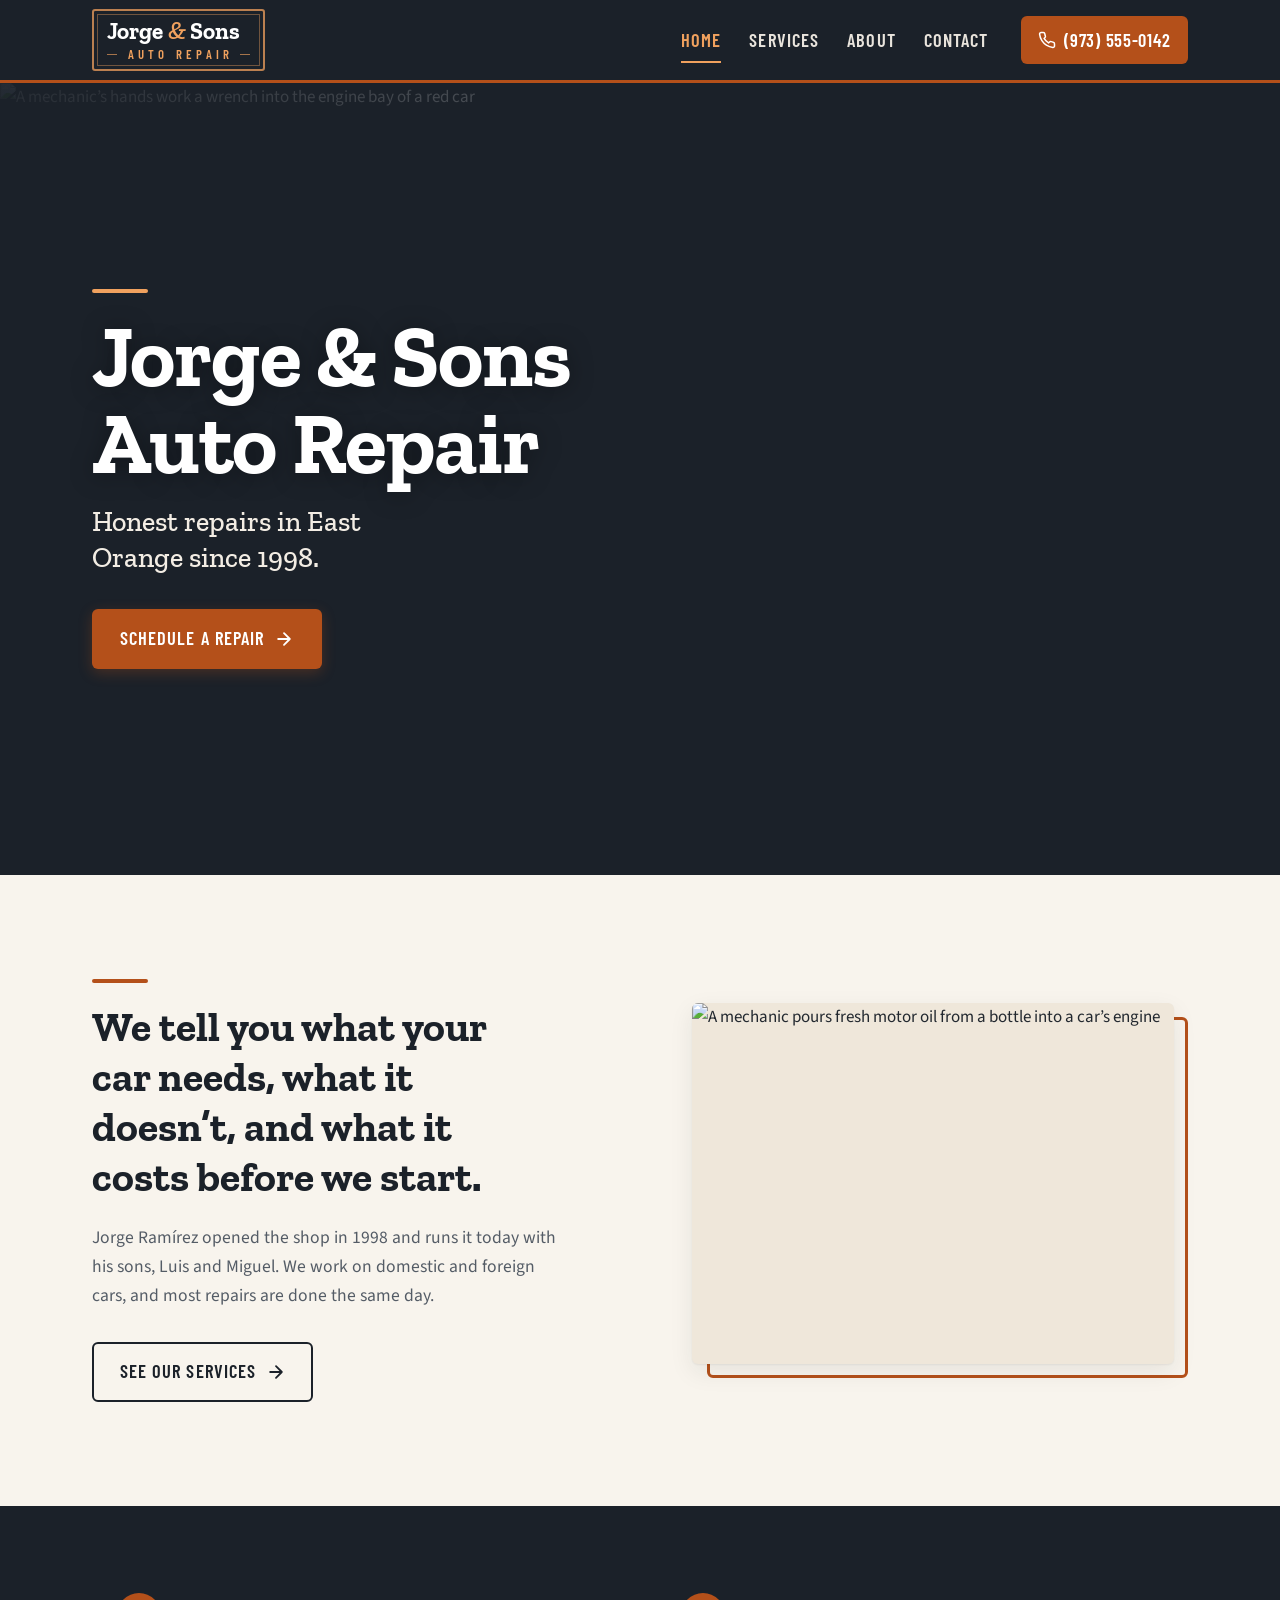
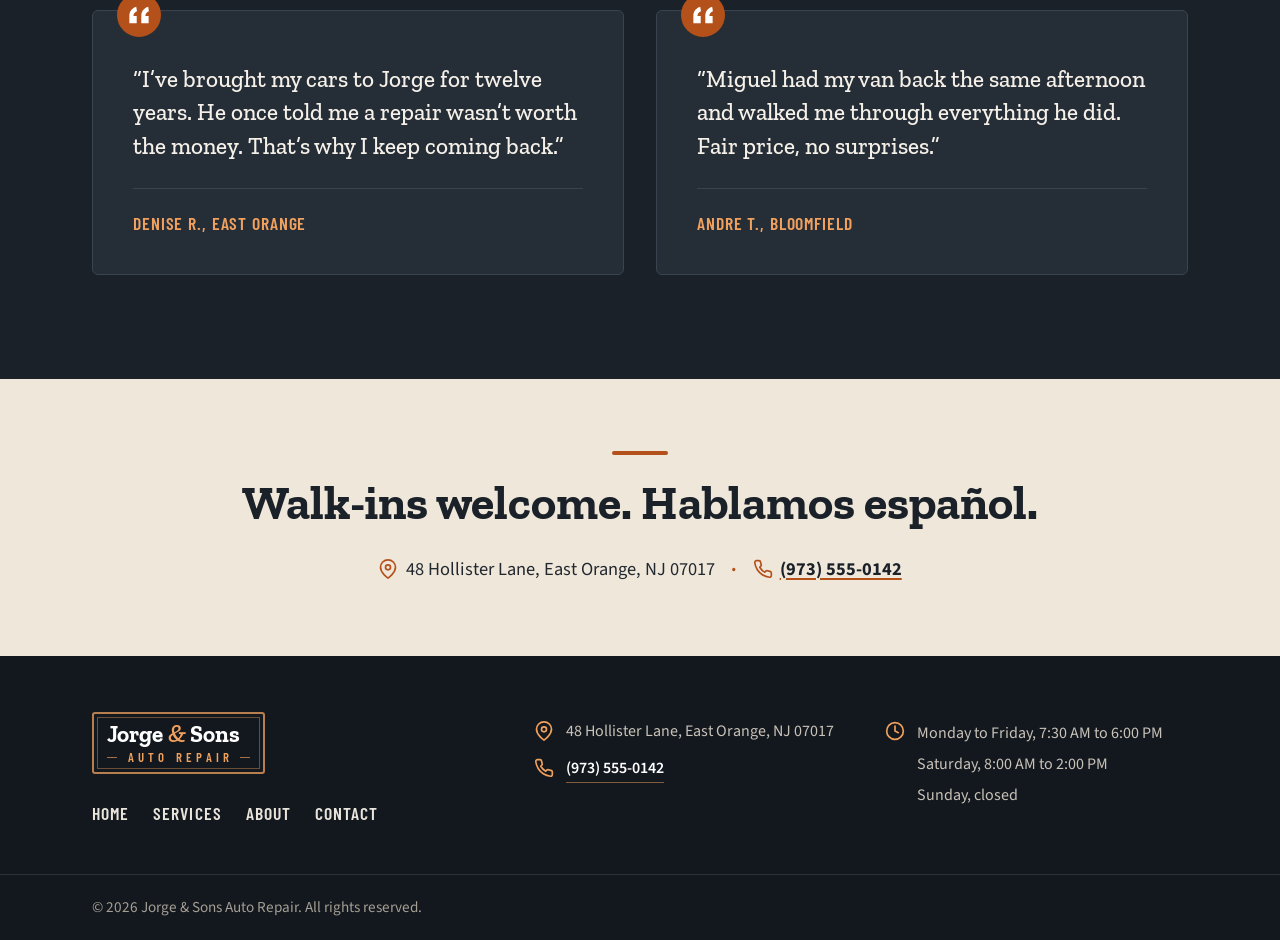
==== index.html @ 01aa1bd3 "Add scroll-scrubbed repair video to the Home hero The opening section pins while you scroll and the " ====
<!DOCTYPE html>
<html lang="en" class="no-js">
<head>
  <meta charset="utf-8">
  <meta name="viewport" content="width=device-width, initial-scale=1">
  <title>Jorge &amp; Sons Auto Repair | Family Mechanic in East Orange, NJ</title>
  <meta name="description" content="Family-owned auto repair in East Orange, NJ since 1998. Honest quotes, domestic and foreign cars, and most repairs done the same day. Walk-ins welcome. Hablamos español.">
  <meta name="theme-color" content="#1b2129">
  <meta property="og:type" content="website">
  <meta property="og:title" content="Jorge &amp; Sons Auto Repair">
  <meta property="og:description" content="Honest repairs in East Orange since 1998.">
  <meta property="og:image" content="https://images.pexels.com/videos/8469674/breakdown-car-painting-car-repair-driver-8469674.jpeg?auto=compress&amp;cs=tinysrgb&amp;w=1200&amp;h=630&amp;fit=crop">
  <link rel="icon" href="data:image/svg+xml,%3Csvg xmlns='http://www.w3.org/2000/svg' viewBox='0 0 48 48'%3E%3Crect width='48' height='48' rx='8' fill='%231b2129'/%3E%3Crect x='4.5' y='4.5' width='39' height='39' rx='4' fill='none' stroke='%23f0a15e' stroke-width='2'/%3E%3Ctext x='24' y='34.5' text-anchor='middle' font-family='Georgia,serif' font-style='italic' font-weight='700' font-size='28' fill='%23f0a15e'%3E%26amp;%3C/text%3E%3C/svg%3E">
  <link rel="preconnect" href="https://fonts.googleapis.com">
  <link rel="preconnect" href="https://fonts.gstatic.com" crossorigin>
  <link rel="preconnect" href="https://images.unsplash.com">
  <link rel="preconnect" href="https://images.pexels.com">
  <link rel="preconnect" href="https://videos.pexels.com" crossorigin>
  <link href="https://fonts.googleapis.com/css2?family=Barlow+Condensed:wght@600;700&amp;family=Source+Sans+3:wght@400;600;700&amp;family=Zilla+Slab:ital,wght@0,500;0,600;0,700;1,500&amp;display=swap" rel="stylesheet">
  <link rel="stylesheet" href="css/styles.css">
  <script>document.documentElement.className = document.documentElement.className.replace("no-js", "js");</script>
</head>
<body>
  <svg xmlns="http://www.w3.org/2000/svg" style="display:none" aria-hidden="true">
    <symbol id="i-phone" viewBox="0 0 24 24"><path d="M22 16.92v3a2 2 0 0 1-2.18 2 19.79 19.79 0 0 1-8.63-3.07 19.5 19.5 0 0 1-6-6 19.79 19.79 0 0 1-3.07-8.67A2 2 0 0 1 4.11 2h3a2 2 0 0 1 2 1.72 12.84 12.84 0 0 0 .7 2.81 2 2 0 0 1-.45 2.11L8.09 9.91a16 16 0 0 0 6 6l1.27-1.27a2 2 0 0 1 2.11-.45 12.84 12.84 0 0 0 2.81.7A2 2 0 0 1 22 16.92z" fill="none" stroke="currentColor" stroke-width="2" stroke-linecap="round" stroke-linejoin="round"/></symbol>
    <symbol id="i-pin" viewBox="0 0 24 24"><g fill="none" stroke="currentColor" stroke-width="2" stroke-linecap="round" stroke-linejoin="round"><path d="M21 10c0 7-9 13-9 13s-9-6-9-13a9 9 0 0 1 18 0z"/><circle cx="12" cy="10" r="3"/></g></symbol>
    <symbol id="i-clock" viewBox="0 0 24 24"><g fill="none" stroke="currentColor" stroke-width="2" stroke-linecap="round" stroke-linejoin="round"><circle cx="12" cy="12" r="10"/><path d="M12 6v6l4 2"/></g></symbol>
    <symbol id="i-arrow" viewBox="0 0 24 24"><path d="M5 12h14M12 5l7 7-7 7" fill="none" stroke="currentColor" stroke-width="2.2" stroke-linecap="round" stroke-linejoin="round"/></symbol>
    <symbol id="i-quote" viewBox="0 0 48 48"><circle cx="24" cy="24" r="24" fill="#b4501a"/><path d="M21 15c-4.4 1.2-7.5 5-7.5 10v8h8v-8h-3.6c.2-2.6 1.7-4.4 3.9-5.2L21 15zm13 0c-4.4 1.2-7.5 5-7.5 10v8h8v-8h-3.6c.2-2.6 1.7-4.4 3.9-5.2L34 15z" fill="#fff"/></symbol>
  </svg>

  <a class="skip-link" href="#main">Skip to content</a>

  <header class="site-header">
    <div class="container header-inner">
      <a class="brand" href="index.html">
        <span class="brand-sign"><span class="brand-line">Jorge <span class="brand-amp">&amp;</span> Sons</span><span class="brand-sub">Auto Repair</span></span>
      </a>
      <button class="nav-toggle" type="button" aria-expanded="false" aria-controls="site-nav" aria-label="Menu">
        <span class="nav-toggle-bars" aria-hidden="true"></span>
      </button>
      <nav class="site-nav" id="site-nav" aria-label="Main">
        <ul class="nav-list">
          <li><a href="index.html" aria-current="page">Home</a></li>
          <li><a href="services.html">Services</a></li>
          <li><a href="about.html">About</a></li>
          <li><a href="contact.html">Contact</a></li>
        </ul>
        <a class="header-phone" href="tel:9735550142"><svg aria-hidden="true"><use href="#i-phone"/></svg>(973) 555-0142</a>
      </nav>
    </div>
  </header>

  <main id="main">
    <!-- Opening -->
    <!-- Scroll-scrubbed video: the hero pins while scrolling moves the video forward (and back) -->
    <div class="scrub-track" data-scrub="pin">
    <section class="hero" aria-labelledby="hero-title">
      <div class="hero-media">
        <img src="https://images.pexels.com/videos/8469674/breakdown-car-painting-car-repair-driver-8469674.jpeg?auto=compress&amp;cs=tinysrgb&amp;w=1600"
             srcset="https://images.pexels.com/videos/8469674/breakdown-car-painting-car-repair-driver-8469674.jpeg?auto=compress&amp;cs=tinysrgb&amp;w=800 800w,
                     https://images.pexels.com/videos/8469674/breakdown-car-painting-car-repair-driver-8469674.jpeg?auto=compress&amp;cs=tinysrgb&amp;w=1600 1600w,
                     https://images.pexels.com/videos/8469674/breakdown-car-painting-car-repair-driver-8469674.jpeg?auto=compress&amp;cs=tinysrgb&amp;w=2400 2400w"
             sizes="100vw" width="1600" height="900" fetchpriority="high"
             alt="A mechanic’s hands work a wrench into the engine bay of a red car">
        <video class="scrub-video" muted playsinline preload="none" aria-hidden="true" tabindex="-1"
               data-src-md="https://videos.pexels.com/video-files/8469674/8469674-sd_960_540_25fps.mp4"
               data-src-lg="https://videos.pexels.com/video-files/8469674/8469674-hd_1280_720_25fps.mp4"
               data-end="14"></video>
      </div>
      <div class="container hero-content">
        <span class="rule" aria-hidden="true"></span>
        <h1 id="hero-title">Jorge &amp; Sons Auto Repair</h1>
        <p class="hero-tagline">Honest repairs in East Orange since 1998.</p>
        <a class="btn btn--primary" href="contact.html">Schedule a Repair <svg aria-hidden="true"><use href="#i-arrow"/></svg></a>
      </div>
      <span class="scroll-cue" aria-hidden="true"></span>
      <span class="scrub-progress" aria-hidden="true"></span>
    </section>
    </div>

    <!-- Our Promise -->
    <section class="section" aria-labelledby="promise-title">
      <div class="container split">
        <div class="split-text reveal">
          <span class="rule" aria-hidden="true"></span>
          <h2 class="statement" id="promise-title">We tell you what your car needs, what it doesn’t, and what it costs before we start.</h2>
          <div class="body-copy">
            <p>Jorge Ramírez opened the shop in 1998 and runs it today with his sons, Luis and Miguel. We work on domestic and foreign cars, and most repairs are done the same day.</p>
          </div>
          <a class="btn btn--outline" href="services.html">See Our Services <svg aria-hidden="true"><use href="#i-arrow"/></svg></a>
        </div>
        <div class="framed reveal reveal-delay-1">
          <img src="https://images.unsplash.com/photo-1487754180451-c456f719a1fc?auto=format&amp;fit=crop&amp;w=1000&amp;h=750&amp;q=70"
               srcset="https://images.unsplash.com/photo-1487754180451-c456f719a1fc?auto=format&amp;fit=crop&amp;w=600&amp;h=450&amp;q=70 600w,
                       https://images.unsplash.com/photo-1487754180451-c456f719a1fc?auto=format&amp;fit=crop&amp;w=1000&amp;h=750&amp;q=70 1000w,
                       https://images.unsplash.com/photo-1487754180451-c456f719a1fc?auto=format&amp;fit=crop&amp;w=1400&amp;h=1050&amp;q=65 1400w"
               sizes="(min-width: 900px) 540px, 100vw" width="1000" height="750" loading="lazy" decoding="async"
               alt="A mechanic pours fresh motor oil from a bottle into a car’s engine">
        </div>
      </div>
    </section>

    <!-- What Customers Say -->
    <section class="section section--dark on-dark" aria-label="What Customers Say">
      <div class="container quotes">
        <figure class="quote-card reveal">
          <svg class="quote-mark" aria-hidden="true"><use href="#i-quote"/></svg>
          <blockquote>
            <p>“I’ve brought my cars to Jorge for twelve years. He once told me a repair wasn’t worth the money. That’s why I keep coming back.”</p>
          </blockquote>
          <figcaption>Denise R., East Orange</figcaption>
        </figure>
        <figure class="quote-card reveal reveal-delay-1">
          <svg class="quote-mark" aria-hidden="true"><use href="#i-quote"/></svg>
          <blockquote>
            <p>“Miguel had my van back the same afternoon and walked me through everything he did. Fair price, no surprises.”</p>
          </blockquote>
          <figcaption>Andre T., Bloomfield</figcaption>
        </figure>
      </div>
    </section>

    <!-- Visit -->
    <section class="section section--tight section--paper2 visit" aria-labelledby="visit-title">
      <div class="container reveal">
        <span class="rule" aria-hidden="true"></span>
        <h2 class="visit-line" id="visit-title">Walk-ins welcome. Hablamos español.</h2>
        <p class="visit-details">
          <span class="icon-inline"><svg aria-hidden="true"><use href="#i-pin"/></svg>48 Hollister Lane, East Orange, NJ 07017</span>
          <span class="sep" aria-hidden="true">·</span>
          <span class="icon-inline"><svg aria-hidden="true"><use href="#i-phone"/></svg><a href="tel:9735550142">(973) 555-0142</a></span>
        </p>
      </div>
    </section>
  </main>

  <footer class="site-footer">
    <div class="container footer-grid">
      <div class="footer-brand">
        <a class="brand" href="index.html">
          <span class="brand-sign"><span class="brand-line">Jorge <span class="brand-amp">&amp;</span> Sons</span><span class="brand-sub">Auto Repair</span></span>
        </a>
        <nav class="footer-nav" aria-label="Footer">
          <a href="index.html">Home</a>
          <a href="services.html">Services</a>
          <a href="about.html">About</a>
          <a href="contact.html">Contact</a>
        </nav>
      </div>
      <ul class="footer-list">
        <li><svg aria-hidden="true"><use href="#i-pin"/></svg><address>48 Hollister Lane, East Orange, NJ 07017</address></li>
        <li><svg aria-hidden="true"><use href="#i-phone"/></svg><a href="tel:9735550142">(973) 555-0142</a></li>
      </ul>
      <ul class="footer-list">
        <li><svg aria-hidden="true"><use href="#i-clock"/></svg>
          <ul class="footer-hours" aria-label="Hours">
            <li>Monday to Friday, 7:30 AM to 6:00 PM</li>
            <li>Saturday, 8:00 AM to 2:00 PM</li>
            <li>Sunday, closed</li>
          </ul>
        </li>
      </ul>
    </div>
    <div class="footer-bottom">
      <div class="container">
        <p>© 2026 Jorge &amp; Sons Auto Repair. All rights reserved.</p>
      </div>
    </div>
  </footer>

  <div class="call-bar">
    <a href="tel:9735550142"><svg aria-hidden="true"><use href="#i-phone"/></svg>Call</a>
  </div>

  <script src="js/main.js"></script>
</body>
</html>
---- css/styles.css ----
/* ==========================================================================
   Jorge & Sons Auto Repair
   Mobile-first stylesheet. No frameworks, no build step.
   ========================================================================== */

:root {
  /* Color */
  --ink: #1b2129;          /* deep charcoal-navy */
  --ink-2: #252d37;
  --ink-3: #3a4450;
  --paper: #f8f4ed;        /* warm off-white */
  --paper-2: #efe7da;
  --white: #ffffff;
  --text: #22282f;
  --muted: #545c66;
  --accent: #b4501a;       /* burnt orange: buttons, rules (white text passes AA) */
  --accent-dark: #933f12;
  --accent-light: #f0a15e; /* amber: accents on dark backgrounds */
  --line: #ddd3c3;
  --error: #b42318;
  --success: #2f6b3b;

  /* Type */
  --font-display: "Zilla Slab", Rockwell, "Roboto Slab", Georgia, serif;
  --font-label: "Barlow Condensed", "Arial Narrow", Arial, sans-serif;
  --font-body: "Source Sans 3", "Segoe UI", system-ui, -apple-system, sans-serif;

  /* Layout */
  --max: 1160px;
  --gutter: 1.25rem;
  --radius: 6px;
  --header-h: 68px;
  --shadow: 0 1px 2px rgba(27, 33, 41, .06), 0 8px 24px rgba(27, 33, 41, .08);
  --ease: cubic-bezier(.2, .7, .2, 1);
}

/* ---------- Reset & base ---------- */
*, *::before, *::after { box-sizing: border-box; }
html { -webkit-text-size-adjust: 100%; scroll-behavior: smooth; scroll-padding-top: calc(var(--header-h) + 1rem); }
body {
  margin: 0;
  background: var(--paper);
  color: var(--text);
  font-family: var(--font-body);
  font-size: 1.0625rem;
  line-height: 1.65;
  text-rendering: optimizeLegibility;
  -webkit-font-smoothing: antialiased;
}
img, svg { display: block; max-width: 100%; }
img { height: auto; }
a { color: var(--accent-dark); text-underline-offset: .18em; }
a:hover { color: var(--accent); }
h1, h2, h3 { font-family: var(--font-display); line-height: 1.15; margin: 0; color: var(--ink); font-weight: 700; }
h1, h2, h3, .hero-tagline, .closing-line, .good-to-know p { text-wrap: balance; }
p { margin: 0 0 1em; }
p:last-child { margin-bottom: 0; }
address { font-style: normal; }
ul { margin: 0; padding: 0; list-style: none; }
blockquote, figure { margin: 0; }

:focus-visible {
  outline: 3px solid var(--accent-light);
  outline-offset: 3px;
  border-radius: 3px;
}
.on-light :focus-visible, main :focus-visible { outline-color: var(--accent); }
.site-header :focus-visible, .site-footer :focus-visible, .on-dark :focus-visible { outline-color: var(--accent-light); }

.skip-link {
  position: absolute; left: 1rem; top: -100px; z-index: 200;
  background: var(--accent); color: var(--white); padding: .75rem 1rem;
  font-family: var(--font-label); font-weight: 600; letter-spacing: .04em; text-transform: uppercase;
  border-radius: var(--radius); text-decoration: none;
}
.skip-link:focus { top: .75rem; color: var(--white); }

.visually-hidden {
  position: absolute !important; width: 1px; height: 1px; padding: 0; margin: -1px;
  overflow: hidden; clip: rect(0 0 0 0); white-space: nowrap; border: 0;
}

.container { width: 100%; max-width: var(--max); margin: 0 auto; padding: 0 var(--gutter); }
.section { padding: 4.5rem 0; }
.section--tight { padding: 3.5rem 0; }
.section--paper2 { background: var(--paper-2); }
.section--dark { background: var(--ink); color: #e9e4dc; }
.section--dark h2, .section--dark h3 { color: var(--white); }

/* Small decorative rule used above headlines (no text) */
.rule {
  display: block; width: 56px; height: 4px; background: var(--accent);
  border-radius: 2px; margin-bottom: 1.25rem;
}
.section--dark .rule, .hero .rule, .page-hero .rule { background: var(--accent-light); }

/* ---------- Buttons ---------- */
.btn {
  display: inline-flex; align-items: center; justify-content: center; gap: .6rem;
  min-height: 52px; padding: .8rem 1.6rem;
  font-family: var(--font-label); font-size: 1.15rem; font-weight: 600;
  letter-spacing: .06em; text-transform: uppercase; text-decoration: none;
  border: 2px solid transparent; border-radius: var(--radius); cursor: pointer;
  transition: background-color .2s var(--ease), color .2s var(--ease), transform .2s var(--ease), box-shadow .2s var(--ease), border-color .2s var(--ease);
}
.btn svg { width: 20px; height: 20px; flex: none; transition: transform .2s var(--ease); }
.btn--primary { background: var(--accent); color: var(--white); box-shadow: 0 4px 14px rgba(180, 80, 26, .3); }
.btn--primary:hover { background: var(--accent-dark); color: var(--white); transform: translateY(-2px); box-shadow: 0 8px 20px rgba(180, 80, 26, .35); }
.btn--primary:hover svg { transform: translateX(3px); }
.btn--outline { background: transparent; color: var(--ink); border-color: var(--ink); }
.btn--outline:hover { background: var(--ink); color: var(--white); transform: translateY(-2px); }
.btn--outline:hover svg { transform: translateX(3px); }
.btn:active { transform: translateY(0); }

/* ---------- Header ---------- */
.site-header {
  position: sticky; top: 0; z-index: 100;
  background: var(--ink); color: var(--white);
  border-bottom: 3px solid var(--accent);
}
.header-inner { display: flex; align-items: center; justify-content: space-between; min-height: var(--header-h); gap: 1rem; }

.brand { display: inline-flex; align-items: center; gap: .7rem; color: var(--white); text-decoration: none; }
.brand:hover { color: var(--white); }
/* Logo: a type-only wordmark framed like a hand-painted shop sign */
.brand-sign {
  --sign-bg: var(--ink);
  display: inline-flex; flex-direction: column; padding: .42rem .8rem .48rem; line-height: 1;
  border: 2px solid rgba(240, 161, 94, .75); border-radius: 3px;
  box-shadow: inset 0 0 0 3px var(--sign-bg), inset 0 0 0 4px rgba(240, 161, 94, .4);
}
.brand-line { font-family: var(--font-display); font-weight: 700; font-size: 1.2rem; letter-spacing: .005em; color: var(--white); white-space: nowrap; }
.brand-amp { font-style: italic; font-weight: 500; font-size: 1.1em; color: var(--accent-light); }
.brand-sub {
  display: flex; align-items: center; gap: .45rem; margin-top: .3rem;
  font-family: var(--font-label); font-weight: 600; font-size: .7rem; letter-spacing: .32em; text-indent: .32em; text-transform: uppercase;
  color: var(--accent-light); white-space: nowrap;
}
.brand-sub::before, .brand-sub::after { content: ""; flex: 1; min-width: 10px; height: 1px; background: currentColor; opacity: .65; }

.nav-toggle {
  display: inline-flex; align-items: center; justify-content: center;
  width: 48px; height: 48px; margin-right: -8px;
  background: transparent; border: 0; color: var(--white); cursor: pointer; border-radius: var(--radius);
}
.nav-toggle-bars { position: relative; width: 24px; height: 2px; background: currentColor; border-radius: 2px; transition: background-color .2s; }
.nav-toggle-bars::before, .nav-toggle-bars::after {
  content: ""; position: absolute; left: 0; width: 24px; height: 2px; background: currentColor; border-radius: 2px;
  transition: transform .25s var(--ease), top .25s var(--ease);
}
.nav-toggle-bars::before { top: -7px; }
.nav-toggle-bars::after { top: 7px; }
.nav-toggle[aria-expanded="true"] .nav-toggle-bars { background: transparent; }
.nav-toggle[aria-expanded="true"] .nav-toggle-bars::before { top: 0; transform: rotate(45deg); }
.nav-toggle[aria-expanded="true"] .nav-toggle-bars::after { top: 0; transform: rotate(-45deg); }

.site-nav {
  position: absolute; left: 0; right: 0; top: 100%;
  background: var(--ink); border-bottom: 3px solid var(--accent);
  padding: .5rem var(--gutter) 1.25rem;
  display: none;
}
.site-nav.is-open { display: block; animation: navIn .22s var(--ease); }
@keyframes navIn { from { opacity: 0; transform: translateY(-6px); } to { opacity: 1; transform: none; } }
.no-js .site-nav { display: block; position: static; border: 0; padding: 0 0 1rem; }
.no-js .nav-toggle { display: none; }
.no-js .header-inner { flex-wrap: wrap; }

.nav-list a {
  display: block; padding: .85rem .25rem;
  color: #e9e4dc; text-decoration: none;
  font-family: var(--font-label); font-size: 1.3rem; font-weight: 600; letter-spacing: .06em; text-transform: uppercase;
  border-bottom: 1px solid var(--ink-3);
  transition: color .2s;
}
.nav-list a:hover { color: var(--accent-light); }
.nav-list a[aria-current="page"] { color: var(--accent-light); }

.header-phone {
  display: flex; align-items: center; justify-content: center; gap: .5rem;
  margin-top: 1rem; padding: .8rem 1rem; border-radius: var(--radius);
  background: var(--accent); color: var(--white); text-decoration: none;
  font-family: var(--font-label); font-size: 1.25rem; font-weight: 600; letter-spacing: .04em;
  transition: background-color .2s;
}
.header-phone:hover { background: var(--accent-dark); color: var(--white); }
.header-phone svg { width: 18px; height: 18px; }

/* ---------- Mobile call bar ---------- */
.call-bar {
  position: fixed; left: 0; right: 0; bottom: 0; z-index: 90;
  padding: .6rem var(--gutter) calc(.6rem + env(safe-area-inset-bottom));
  background: rgba(27, 33, 41, .96);
  box-shadow: 0 -6px 20px rgba(0, 0, 0, .18);
  -webkit-backdrop-filter: blur(6px); backdrop-filter: blur(6px);
}
.call-bar a {
  display: flex; align-items: center; justify-content: center; gap: .6rem;
  min-height: 52px; border-radius: var(--radius);
  background: var(--accent); color: var(--white); text-decoration: none;
  font-family: var(--font-label); font-size: 1.3rem; font-weight: 700; letter-spacing: .08em; text-transform: uppercase;
}
.call-bar a:hover { background: var(--accent-dark); color: var(--white); }
.call-bar svg { width: 22px; height: 22px; }
.call-bar :focus-visible { outline-color: var(--accent-light); }

/* ---------- Hero (home) ---------- */
.hero {
  position: relative; isolation: isolate; overflow: hidden;
  min-height: min(82vh, 760px);
  display: flex; align-items: flex-end;
  color: var(--white);
  background: var(--ink);
}
.hero-media { position: absolute; inset: 0; z-index: -2; }
.hero-media img { width: 100%; height: 100%; object-fit: cover; object-position: 30% 35%; }
.hero::after {
  content: ""; position: absolute; inset: 0; z-index: -1;
  background:
    linear-gradient(180deg, rgba(27, 33, 41, .35) 0%, rgba(27, 33, 41, .55) 40%, rgba(27, 33, 41, .94) 100%);
}
.hero-content { padding-top: 7rem; padding-bottom: 3.5rem; }
.hero h1 {
  color: var(--white);
  font-size: clamp(2.6rem, 11vw, 5.4rem);
  line-height: 1;
  letter-spacing: -.01em;
  max-width: 12ch;
  text-shadow: 0 2px 24px rgba(0, 0, 0, .35);
}
.hero-tagline {
  font-family: var(--font-display); font-weight: 500;
  font-size: clamp(1.25rem, 4.6vw, 1.75rem);
  line-height: 1.3; color: #f3ede4;
  margin: 1.1rem 0 2rem; max-width: 28ch;
}

/* ---------- Page hero (inner pages) ---------- */
.page-hero {
  position: relative; isolation: isolate; overflow: hidden;
  background: var(--ink); color: #ece6dd;
  padding: 4rem 0 3.5rem;
}
.page-hero--image .page-hero-media { position: absolute; inset: 0; z-index: -2; }
.page-hero--image .page-hero-media img { width: 100%; height: 100%; object-fit: cover; }
.page-hero--image::after {
  content: ""; position: absolute; inset: 0; z-index: -1;
  background: linear-gradient(90deg, rgba(27, 33, 41, .96) 0%, rgba(27, 33, 41, .86) 55%, rgba(27, 33, 41, .55) 100%);
}
.page-hero h1 {
  color: var(--white);
  font-size: clamp(1.9rem, 6.4vw, 3.25rem);
  max-width: 20ch;
}
.page-hero .lead { margin-top: 1.25rem; font-size: 1.15rem; max-width: 46ch; color: #e2dbd0; }
.eyebrow {
  display: inline-block; margin-bottom: 1rem;
  font-family: var(--font-label); font-weight: 600; font-size: 1.05rem;
  letter-spacing: .14em; text-transform: uppercase; color: var(--accent-light);
}

/* ---------- Statement / text blocks ---------- */
.statement {
  font-size: clamp(1.75rem, 5.6vw, 2.6rem);
  line-height: 1.2;
}
.lead { font-size: 1.15rem; }
.body-copy { color: var(--muted); font-size: 1.1rem; }
.body-copy p + p { margin-top: 0; }

/* Home: promise split */
.split { display: grid; gap: 2.75rem; align-items: center; }
.split-text .statement { margin-bottom: 1.25rem; }
.split-text .body-copy { margin-bottom: 2rem; max-width: 52ch; }
.framed { position: relative; margin: 0 .9rem .9rem 0; }
.framed::before {
  content: ""; position: absolute; inset: .9rem -.9rem -.9rem .9rem; z-index: 0;
  border: 3px solid var(--accent); border-radius: var(--radius);
}
.framed img {
  position: relative; z-index: 1; width: 100%; aspect-ratio: 4 / 3; object-fit: cover;
  border-radius: var(--radius); box-shadow: var(--shadow); background: var(--paper-2);
}

/* ---------- Testimonials ---------- */
.quotes { display: grid; gap: 1.5rem; }
.quote-card {
  position: relative;
  background: var(--ink-2); border: 1px solid var(--ink-3); border-radius: var(--radius);
  padding: 2.75rem 1.75rem 1.75rem;
  transition: transform .25s var(--ease), border-color .25s var(--ease);
}
.quote-card:hover { transform: translateY(-3px); border-color: rgba(240, 161, 94, .5); }
.quote-mark { position: absolute; top: -18px; left: 1.5rem; width: 44px; height: 44px; color: var(--accent-light); }
.quote-card blockquote p {
  font-family: var(--font-display); font-weight: 500;
  font-size: 1.3rem; line-height: 1.45; color: #f5f0e8;
}
.quote-card figcaption {
  display: flex; align-items: center; gap: .75rem;
  margin-top: 1.5rem; padding-top: 1.25rem; border-top: 1px solid var(--ink-3);
  font-family: var(--font-label); font-size: 1.1rem; font-weight: 600; letter-spacing: .05em; text-transform: uppercase;
  color: var(--accent-light);
}

/* ---------- Visit band ---------- */
.visit { text-align: center; }
.visit .rule { margin-left: auto; margin-right: auto; }
.visit-line { font-size: clamp(1.9rem, 6.5vw, 3rem); margin-bottom: 1.5rem; }
.visit-details {
  display: flex; flex-direction: column; flex-wrap: wrap; justify-content: center; align-items: center; gap: .5rem 1rem;
  font-size: 1.15rem; color: var(--text);
}
.visit-details .sep { display: none; color: var(--accent); font-weight: 700; }
.visit-details a { font-weight: 700; color: var(--ink); text-decoration-color: var(--accent); text-decoration-thickness: 2px; }
.visit-details a:hover { color: var(--accent); }
.icon-inline { display: inline-flex; align-items: center; gap: .45rem; }
.icon-inline svg { width: 20px; height: 20px; color: var(--accent); flex: none; }

/* ---------- Services grid ---------- */
.services-grid { display: grid; grid-template-columns: repeat(2, 1fr); gap: .75rem; }
.service {
  display: flex; flex-direction: column; align-items: flex-start; gap: .85rem;
  background: var(--white); border: 1px solid var(--line); border-radius: var(--radius);
  padding: 1.15rem 1rem;
  font-weight: 600; font-size: 1rem; line-height: 1.35; color: var(--ink);
  transition: transform .25s var(--ease), box-shadow .25s var(--ease), border-color .25s var(--ease);
}
.service:hover { transform: translateY(-3px); box-shadow: var(--shadow); border-color: #cbbda7; }
.service-icon {
  flex: none; display: grid; place-items: center;
  width: 52px; height: 52px; border-radius: 50%;
  background: #fbeee3; color: var(--accent);
  transition: background-color .25s var(--ease), color .25s var(--ease);
}
.service:hover .service-icon { background: var(--accent); color: var(--white); }
.service-icon svg { width: 26px; height: 26px; }
.services-cta { margin-top: 2.5rem; }

.good-to-know {
  display: grid; gap: 1.25rem; align-items: center;
  background: var(--ink); color: #ece6dd; border-radius: var(--radius);
  padding: 2rem 1.75rem;
  border-left: 6px solid var(--accent-light);
}
.good-to-know p { font-family: var(--font-display); font-size: clamp(1.3rem, 4.4vw, 1.75rem); line-height: 1.35; color: var(--white); font-weight: 500; }
.badge-icons { display: flex; gap: .75rem; }
.badge-icons span {
  display: grid; place-items: center; width: 56px; height: 56px; border-radius: 50%;
  background: var(--ink-2); border: 1px solid var(--ink-3); color: var(--accent-light);
}
.badge-icons svg { width: 28px; height: 28px; }

/* ---------- About ---------- */
.story { display: grid; gap: 2.5rem; }
.story-media img { width: 100%; aspect-ratio: 4 / 5; object-fit: cover; border-radius: var(--radius); box-shadow: var(--shadow); background: var(--paper-2); }
.story-text .body-copy p { margin-bottom: 1.25em; }
.dropcap::first-letter {
  float: left; font-family: var(--font-display); font-weight: 700; color: var(--accent);
  font-size: 3.6em; line-height: .85; padding: .08em .1em 0 0;
}

.pull-quote {
  position: relative; margin: 0 auto; max-width: 900px; text-align: center; padding: 1rem 0;
}
.pull-quote .quote-mark { position: static; margin: 0 auto 1.25rem; width: 56px; height: 56px; color: var(--accent-light); }
.pull-quote blockquote p {
  font-family: var(--font-display); font-style: italic; font-weight: 500;
  font-size: clamp(1.75rem, 6vw, 3rem); line-height: 1.22; color: var(--white);
}
.pull-quote figcaption {
  margin-top: 1.75rem;
  font-family: var(--font-label); font-size: 1.15rem; font-weight: 600; letter-spacing: .12em; text-transform: uppercase;
  color: var(--accent-light);
}

.next-gen { display: grid; gap: 2rem; }
.closing-line {
  font-family: var(--font-display); font-weight: 600;
  font-size: clamp(1.4rem, 4.6vw, 1.9rem); line-height: 1.3; color: var(--ink);
  padding-left: 1.25rem; border-left: 4px solid var(--accent);
}
.bays { display: flex; gap: .6rem; margin-top: 1.5rem; }
.bays span {
  width: 44px; height: 36px; border: 3px solid var(--ink); border-bottom-width: 0; border-radius: 4px 4px 0 0; position: relative;
}
.bays span::after { content: ""; position: absolute; left: 6px; right: 6px; top: 6px; height: 3px; background: var(--accent); box-shadow: 0 7px 0 var(--accent), 0 14px 0 var(--accent); opacity: .85; }

.team-grid { display: grid; grid-template-columns: repeat(2, 1fr); gap: 1rem; }
.team-card {
  background: var(--white); border: 1px solid var(--line); border-radius: var(--radius);
  overflow: hidden; text-align: center;
  transition: transform .25s var(--ease), box-shadow .25s var(--ease);
}
.team-card:hover { transform: translateY(-4px); box-shadow: var(--shadow); }
.team-avatar {
  display: grid; place-items: center; height: 120px;
  background-color: var(--ink);
  background-image: repeating-linear-gradient(135deg, rgba(255,255,255,.035) 0 10px, transparent 10px 20px);
  color: var(--accent-light);
}
.team-card:nth-child(2) .team-avatar { background-color: #26313d; }
.team-card:nth-child(3) .team-avatar { background-color: #2e2a27; }
.team-card:nth-child(4) .team-avatar { background-color: #3a2c24; }
.team-avatar span {
  display: grid; place-items: center; width: 72px; height: 72px; border-radius: 50%;
  background: rgba(255, 255, 255, .06); border: 2px solid rgba(240, 161, 94, .6);
}
.team-avatar svg { width: 36px; height: 36px; }
.team-body { padding: 1.1rem .75rem 1.25rem; }
.team-body h3 { font-size: 1.2rem; margin-bottom: .35rem; }
.team-body p { color: var(--muted); font-weight: 600; }
.team-cta { margin-top: 2.5rem; text-align: center; }

/* ---------- Contact ---------- */
.contact-grid { display: grid; gap: 2rem; align-items: start; }
.info-card {
  background: var(--ink); color: #ece6dd; border-radius: var(--radius); padding: 2rem 1.75rem;
  border-top: 5px solid var(--accent-light);
}
.info-row { display: flex; gap: 1rem; padding: 1.15rem 0; border-bottom: 1px solid var(--ink-3); }
.info-row:first-child { padding-top: 0; }
.info-row:last-child { border-bottom: 0; padding-bottom: 0; }
.info-icon { flex: none; display: grid; place-items: center; width: 44px; height: 44px; border-radius: 50%; background: var(--ink-2); color: var(--accent-light); border: 1px solid var(--ink-3); }
.info-icon svg { width: 22px; height: 22px; }
.info-row address, .info-row p { font-size: 1.1rem; padding-top: .45rem; }
.info-row a { color: var(--white); font-weight: 700; font-size: 1.3rem; text-decoration-color: var(--accent-light); text-decoration-thickness: 2px; }
.info-row a:hover { color: var(--accent-light); }
.hours { width: 100%; padding-top: .45rem; }
.hours li { padding: .3rem 0; font-size: 1.05rem; }
.hours li.is-today { color: var(--white); font-weight: 700; }
.hours li.is-today::before { content: ""; display: inline-block; width: 8px; height: 8px; margin-right: .55rem; border-radius: 50%; background: var(--accent-light); vertical-align: middle; transform: translateY(-1px); }

.form-card { background: var(--white); border: 1px solid var(--line); border-radius: var(--radius); padding: 2rem 1.5rem; box-shadow: var(--shadow); }
.form-grid { display: grid; gap: 1.25rem; }
.field label {
  display: block; margin-bottom: .4rem;
  font-family: var(--font-label); font-weight: 600; font-size: 1.1rem; letter-spacing: .06em; text-transform: uppercase; color: var(--ink);
}
.field input, .field textarea {
  width: 100%; padding: .85rem 1rem;
  font: inherit; font-size: 1.05rem; color: var(--text);
  background: var(--paper); border: 2px solid #c9bfae; border-radius: var(--radius);
  transition: border-color .2s, box-shadow .2s, background-color .2s;
}
.field textarea { min-height: 150px; resize: vertical; }
.field input:hover, .field textarea:hover { border-color: #a99d8a; }
.field input:focus, .field textarea:focus { outline: none; border-color: var(--accent); background: var(--white); box-shadow: 0 0 0 4px rgba(180, 80, 26, .2); }
.field.is-invalid input, .field.is-invalid textarea { border-color: var(--error); background: #fff6f5; }
.field.is-invalid input:focus, .field.is-invalid textarea:focus { box-shadow: 0 0 0 4px rgba(180, 35, 24, .18); }
.field.is-invalid label { color: var(--error); }
.field.is-valid input, .field.is-valid textarea { border-color: var(--success); }
.form-row { display: grid; gap: 1.25rem; }
.form-card .btn { width: 100%; }

.form-success {
  display: none; text-align: center; padding: 2.5rem 1rem;
}
.form-success.is-visible { display: block; animation: fadeUp .5s var(--ease) both; }
.form-success .check {
  display: grid; place-items: center; width: 76px; height: 76px; margin: 0 auto 1.25rem;
  border-radius: 50%; background: #e7f2e9; color: var(--success);
}
.form-success .check svg { width: 40px; height: 40px; }
.form-success .check path { stroke-dasharray: 30; stroke-dashoffset: 30; animation: draw .6s .2s var(--ease) forwards; }
.form-success p { font-family: var(--font-display); font-size: 1.6rem; font-weight: 600; color: var(--ink); line-height: 1.3; }
.form-success:focus { outline: none; }
@keyframes draw { to { stroke-dashoffset: 0; } }
@keyframes fadeUp { from { opacity: 0; transform: translateY(10px); } to { opacity: 1; transform: none; } }

/* ---------- Footer ---------- */
.site-footer { background: #13181e; color: #c9c2b8; padding: 3.5rem 0 76px; font-size: 1rem; } /* 76px bottom: room for the mobile call bar */
.footer-grid { display: grid; gap: 2.25rem; padding-bottom: 2.5rem; }
.site-footer .brand-sign { --sign-bg: #13181e; }
.footer-brand .brand-line { font-size: 1.45rem; }
.footer-brand .brand-sub { font-size: .8rem; }
.footer-list li { display: flex; gap: .75rem; padding: .35rem 0; }
.footer-list svg { width: 20px; height: 20px; flex: none; color: var(--accent-light); margin-top: .2rem; }
.footer-list a { color: var(--white); font-weight: 600; text-decoration: none; border-bottom: 1px solid rgba(240, 161, 94, .5); }
.footer-list a:hover { color: var(--accent-light); }
.footer-hours li { display: block; padding: .15rem 0; }
.footer-brand .footer-nav { margin-top: 1.25rem; }
.footer-nav { display: flex; flex-wrap: wrap; gap: .25rem 1.5rem; }
.footer-nav a {
  color: #e9e4dc; text-decoration: none;
  font-family: var(--font-label); font-size: 1.1rem; font-weight: 600; letter-spacing: .06em; text-transform: uppercase;
  padding: .35rem 0; display: inline-block;
}
.footer-nav a:hover { color: var(--accent-light); }
.footer-bottom { border-top: 1px solid #2a323b; padding: 1.25rem 0; font-size: .95rem; color: #a59e94; }

/* ---------- Reveal on scroll ---------- */
.js .reveal { opacity: 0; transform: translateY(18px); transition: opacity .7s var(--ease), transform .7s var(--ease); }
.js .reveal.is-visible { opacity: 1; transform: none; }
.js .reveal-delay-1 { transition-delay: .08s; }
.js .reveal-delay-2 { transition-delay: .16s; }
.js .reveal-delay-3 { transition-delay: .24s; }

@media (prefers-reduced-motion: reduce) {
  html { scroll-behavior: auto; }
  *, *::before, *::after { animation-duration: .01ms !important; animation-iteration-count: 1 !important; transition-duration: .01ms !important; transition-delay: 0s !important; }
  .js .reveal { opacity: 1; transform: none; }
}

/* ==========================================================================
   Breakpoints (mobile-first)
   ========================================================================== */
@media (min-width: 560px) {
  .service { padding: 1.4rem 1.25rem; font-size: 1.08rem; }
  .form-row { grid-template-columns: 1fr 1fr; }
  .visit-details { flex-direction: row; }
  .visit-details .sep { display: inline; }
  .form-card .btn { width: auto; }
}

@media (min-width: 900px) {
  :root { --gutter: 2rem; --header-h: 80px; }
  .site-footer { padding-bottom: 0; }
  .call-bar { display: none; }
  .section { padding: 6.5rem 0; }
  .section--tight { padding: 4.5rem 0; }

  .nav-toggle { display: none; }
  .site-nav, .no-js .site-nav {
    display: flex !important; align-items: center; gap: 2rem;
    position: static; padding: 0; border: 0; background: none; animation: none;
  }
  .nav-list { display: flex; gap: 1.75rem; }
  .nav-list a { border: 0; padding: .5rem 0; font-size: 1.15rem; position: relative; }
  .nav-list a::after {
    content: ""; position: absolute; left: 0; right: 0; bottom: 0; height: 2px; background: var(--accent-light);
    transform: scaleX(0); transform-origin: left; transition: transform .25s var(--ease);
  }
  .nav-list a:hover::after, .nav-list a[aria-current="page"]::after { transform: scaleX(1); }
  .header-phone { margin-top: 0; padding: .55rem 1.1rem; font-size: 1.15rem; }
  .brand-line { font-size: 1.45rem; }
  .brand-sub { font-size: .8rem; }

  .hero { min-height: min(88vh, 820px); align-items: center; }
  .hero::after { background: linear-gradient(90deg, rgba(27, 33, 41, .95) 0%, rgba(27, 33, 41, .78) 45%, rgba(27, 33, 41, .25) 100%); }
  .hero-media img { object-position: 70% 40%; }
  .hero-content { padding-top: 5rem; padding-bottom: 5rem; }

  .page-hero { padding: 6rem 0 5rem; }

  .split { grid-template-columns: 1.05fr 1fr; gap: 5rem; }
  .quotes { grid-template-columns: 1fr 1fr; gap: 2rem; }
  .quote-card { padding: 3.25rem 2.5rem 2.25rem; }
  .quote-card blockquote p { font-size: 1.45rem; }

  .services-grid { grid-template-columns: repeat(5, 1fr); gap: 1rem; }
  .service { flex-direction: column; align-items: flex-start; padding: 1.5rem 1.1rem; min-height: 190px; }
  .service-icon { width: 60px; height: 60px; }
  .good-to-know { grid-template-columns: auto 1fr; gap: 2rem; padding: 2.5rem 3rem; }

  .story { grid-template-columns: 1fr 1.1fr; gap: 5rem; align-items: center; }
  .next-gen { grid-template-columns: 1.1fr 1fr; gap: 5rem; align-items: start; }
  .team-grid { grid-template-columns: repeat(4, 1fr); gap: 1.25rem; }
  .team-avatar { height: 150px; }
  .team-avatar span { width: 88px; height: 88px; }
  .team-avatar svg { width: 44px; height: 44px; }
  .team-body { padding: 1.4rem 1.25rem 1.6rem; }
  .team-body h3 { font-size: 1.4rem; }

  .contact-grid { grid-template-columns: .9fr 1.1fr; gap: 3rem; }
  .info-card { padding: 2.5rem; }
  .form-card { padding: 2.5rem; }

  .footer-grid { grid-template-columns: 1.3fr 1fr 1fr; gap: 3rem; }
}

@media (max-width: 340px) {
  .services-grid, .team-grid { grid-template-columns: 1fr; }
}

@media (min-width: 1200px) {
  .services-grid { gap: 1.25rem; }
  .service { padding: 1.75rem 1.5rem; }
}
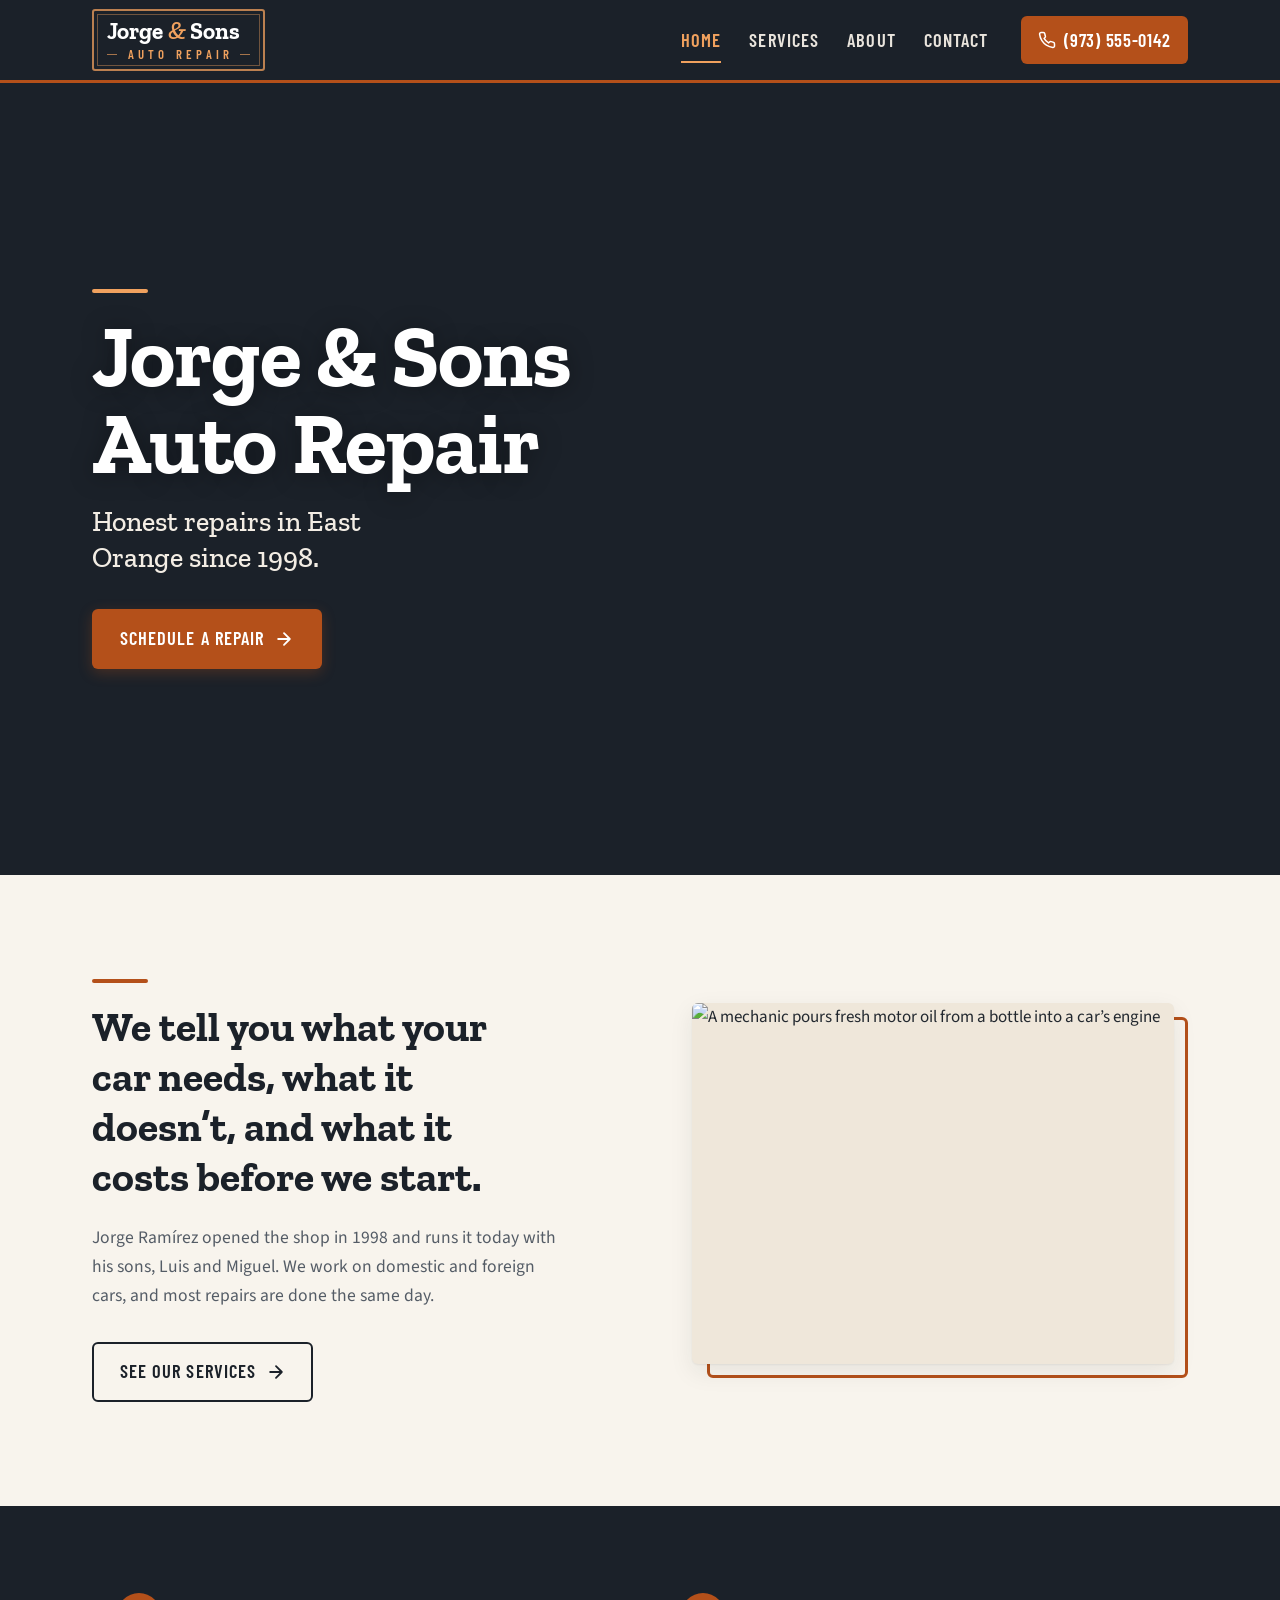
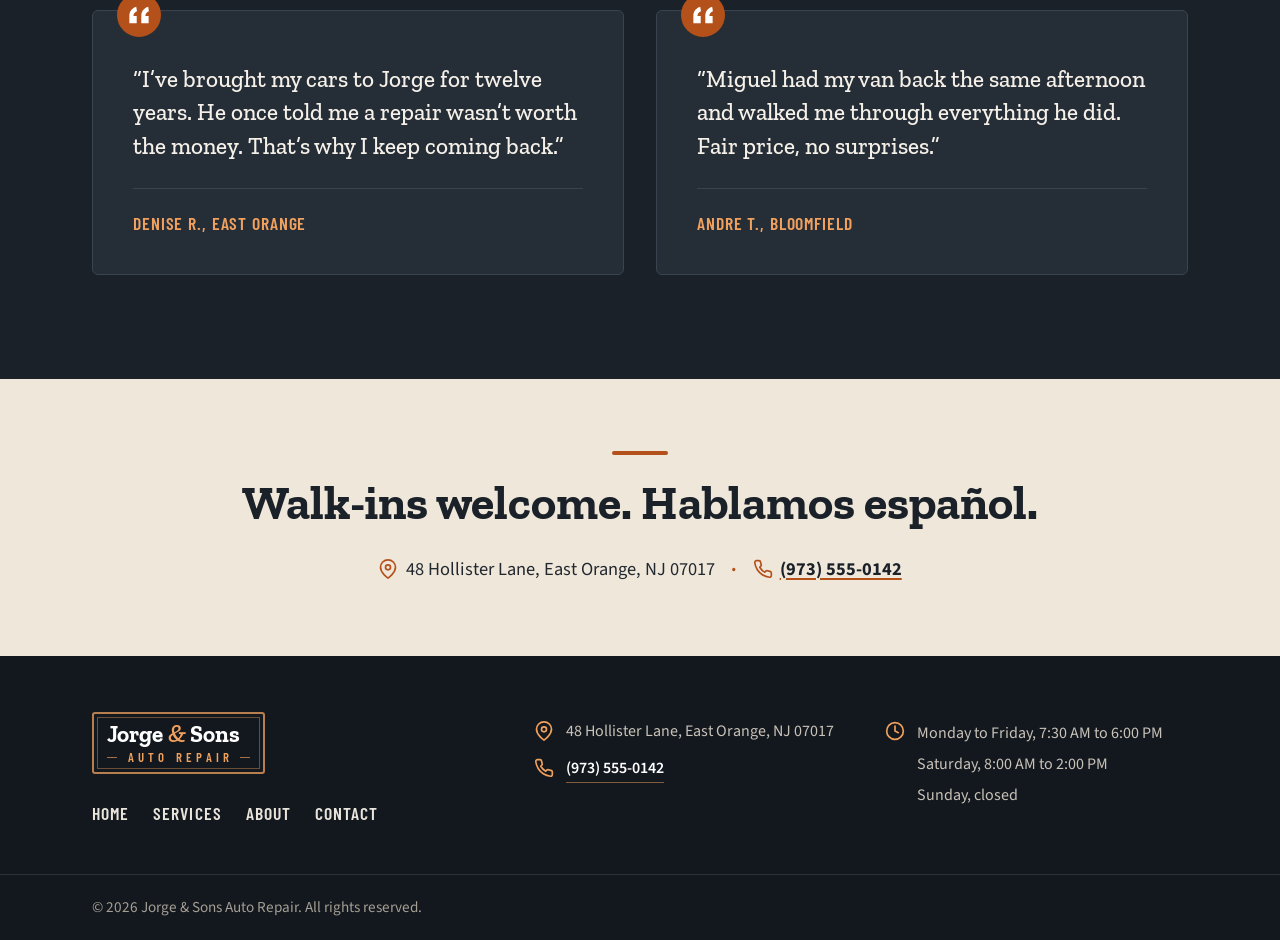
==== commit 78b0cb16: "Let the Home hero scroll normally while its video plays Removes the pinned scroll track so the page " ====
--- a/index.html
+++ b/index.html
@@ -53,9 +53,8 @@
 
   <main id="main">
     <!-- Opening -->
-    <!-- Scroll-scrubbed video: the hero pins while scrolling moves the video forward (and back) -->
-    <div class="scrub-track" data-scrub="pin">
-    <section class="hero" aria-labelledby="hero-title">
+    <!-- Scroll-scrubbed video: plays forward as you scroll down, backward as you scroll up -->
+    <section class="hero" aria-labelledby="hero-title" data-scrub="through">
       <div class="hero-media">
         <img src="https://images.pexels.com/videos/8469674/breakdown-car-painting-car-repair-driver-8469674.jpeg?auto=compress&amp;cs=tinysrgb&amp;w=1600"
              srcset="https://images.pexels.com/videos/8469674/breakdown-car-painting-car-repair-driver-8469674.jpeg?auto=compress&amp;cs=tinysrgb&amp;w=800 800w,
@@ -74,10 +73,7 @@
         <p class="hero-tagline">Honest repairs in East Orange since 1998.</p>
         <a class="btn btn--primary" href="contact.html">Schedule a Repair <svg aria-hidden="true"><use href="#i-arrow"/></svg></a>
       </div>
-      <span class="scroll-cue" aria-hidden="true"></span>
-      <span class="scrub-progress" aria-hidden="true"></span>
     </section>
-    </div>
 
     <!-- Our Promise -->
     <section class="section" aria-labelledby="promise-title">
--- a/css/styles.css
+++ b/css/styles.css
@@ -30,6 +30,7 @@
   --gutter: 1.25rem;
   --radius: 6px;
   --header-h: 68px;
+  --callbar-h: calc(71.2px + env(safe-area-inset-bottom, 0px)); /* mobile Call bar; the pinned hero stops above it */
   --shadow: 0 1px 2px rgba(27, 33, 41, .06), 0 8px 24px rgba(27, 33, 41, .08);
   --ease: cubic-bezier(.2, .7, .2, 1);
 }
@@ -489,6 +490,36 @@
 .footer-nav a:hover { color: var(--accent-light); }
 .footer-bottom { border-top: 1px solid #2a323b; padding: 1.25rem 0; font-size: .95rem; color: #a59e94; }
 
+/* ---------- Scroll-scrubbed video ---------- */
+/* The poster image shows until the video is ready; JS adds .is-pinned and .is-ready. */
+.scrub-video {
+  position: absolute; inset: 0; width: 100%; height: 100%;
+  object-fit: cover; object-position: center 40%;
+  opacity: 0; transition: opacity .6s var(--ease);
+}
+.scrub-video.is-ready { opacity: 1; }
+.scrub-track { position: relative; }
+.scrub-track.is-pinned { height: calc(100vh - var(--header-h) - 3px - var(--callbar-h) + 130vh); height: calc(100svh - var(--header-h) - 3px - var(--callbar-h) + 130vh); }
+.scrub-track.is-pinned > .hero {
+  position: sticky; top: calc(var(--header-h) + 3px);
+  min-height: 0; height: calc(100vh - var(--header-h) - 3px - var(--callbar-h)); height: calc(100svh - var(--header-h) - 3px - var(--callbar-h));
+}
+.scroll-cue, .scrub-progress { display: none; }
+.is-pinned .scroll-cue {
+  display: block; position: absolute; left: 50%; bottom: 1.5rem; width: 26px; height: 42px; margin-left: -13px;
+  border: 2px solid rgba(255, 255, 255, .75); border-radius: 14px;
+  opacity: calc(1 - var(--p, 0) * 10); transition: opacity .2s;
+}
+.is-pinned .scroll-cue::after {
+  content: ""; position: absolute; left: 50%; top: 7px; width: 4px; height: 8px; margin-left: -2px;
+  border-radius: 2px; background: var(--accent-light); animation: cue 1.6s var(--ease) infinite;
+}
+@keyframes cue { 0% { opacity: 0; transform: translateY(0); } 30% { opacity: 1; } 100% { opacity: 0; transform: translateY(14px); } }
+.is-pinned .scrub-progress {
+  display: block; position: absolute; left: 0; right: 0; bottom: 0; height: 4px;
+  background: var(--accent-light); transform-origin: left; transform: scaleX(var(--p, 0));
+}
+
 /* ---------- Reveal on scroll ---------- */
 .js .reveal { opacity: 0; transform: translateY(18px); transition: opacity .7s var(--ease), transform .7s var(--ease); }
 .js .reveal.is-visible { opacity: 1; transform: none; }
@@ -514,7 +545,7 @@
 }
 
 @media (min-width: 900px) {
-  :root { --gutter: 2rem; --header-h: 80px; }
+  :root { --gutter: 2rem; --header-h: 80px; --callbar-h: 0px; }
   .site-footer { padding-bottom: 0; }
   .call-bar { display: none; }
   .section { padding: 6.5rem 0; }
@@ -539,6 +570,7 @@
   .hero { min-height: min(88vh, 820px); align-items: center; }
   .hero::after { background: linear-gradient(90deg, rgba(27, 33, 41, .95) 0%, rgba(27, 33, 41, .78) 45%, rgba(27, 33, 41, .25) 100%); }
   .hero-media img { object-position: 70% 40%; }
+  .is-pinned .scroll-cue { bottom: 2rem; }
   .hero-content { padding-top: 5rem; padding-bottom: 5rem; }
 
   .page-hero { padding: 6rem 0 5rem; }
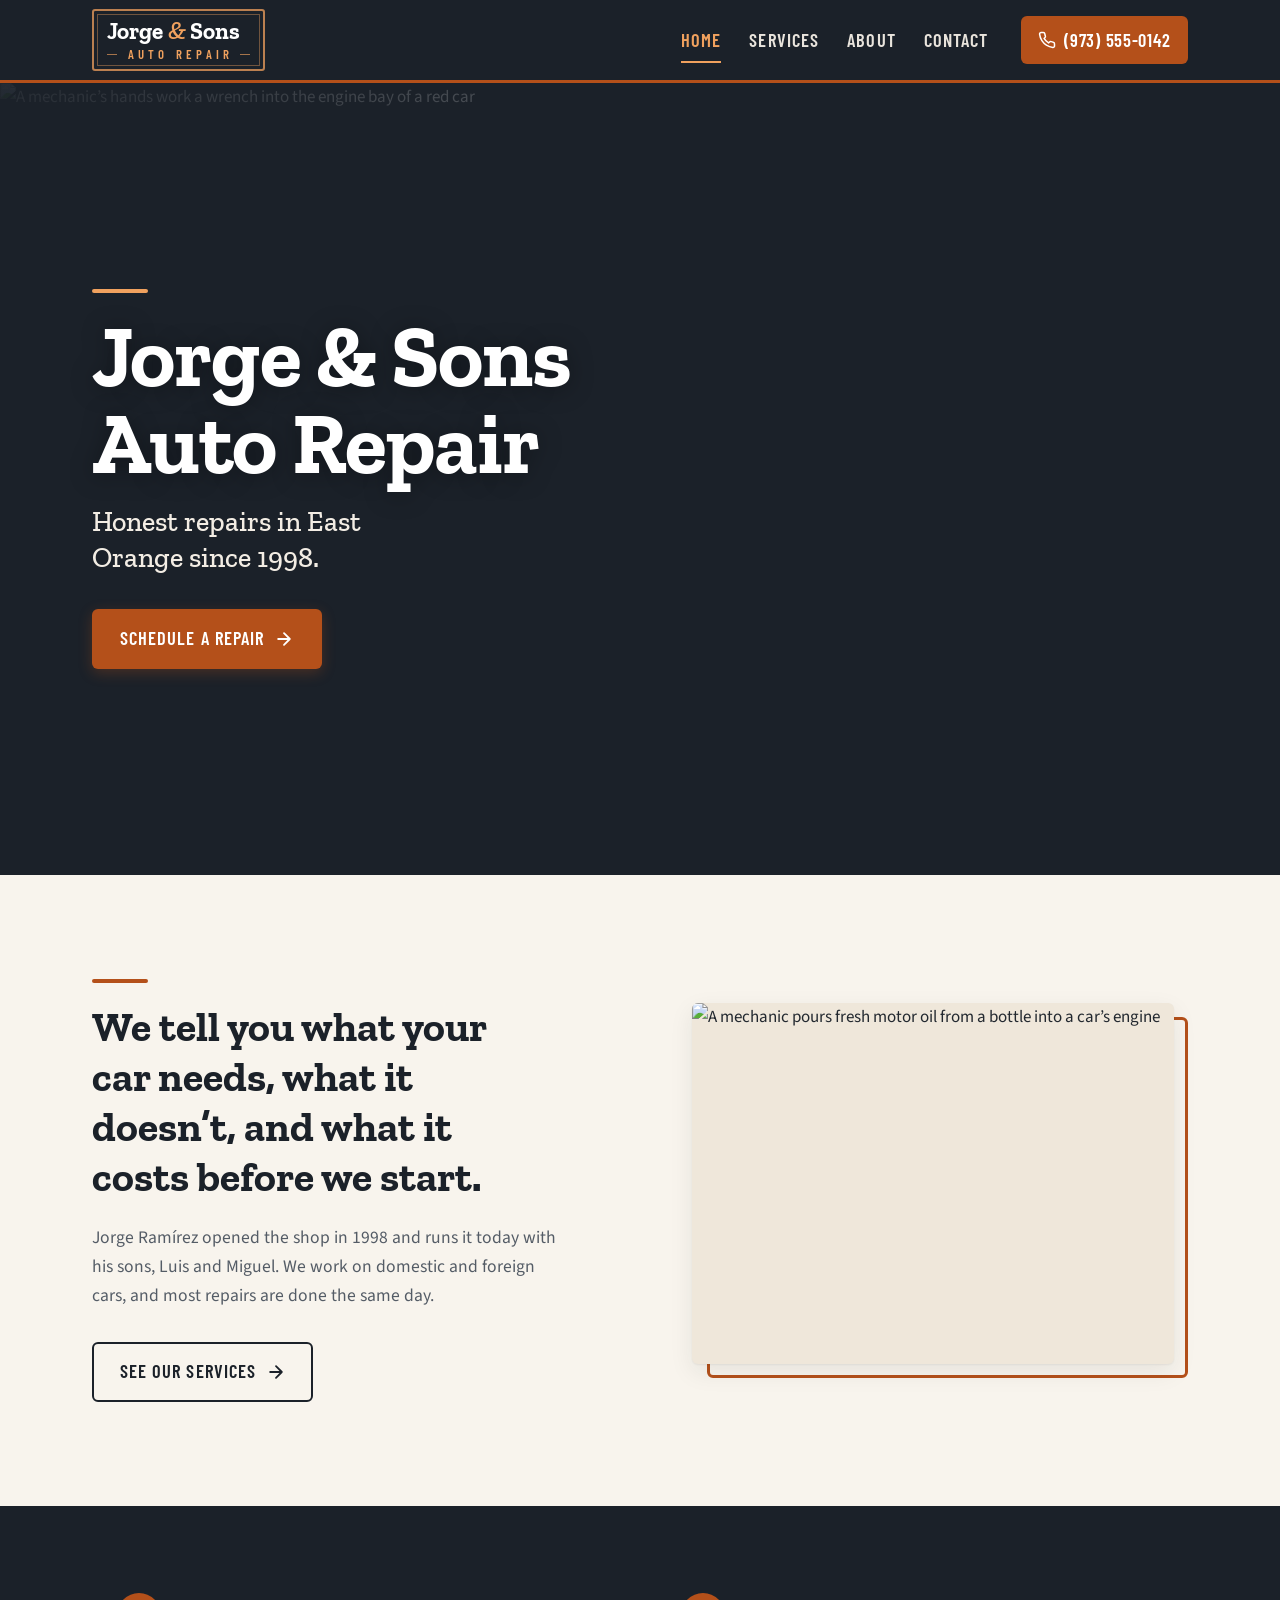
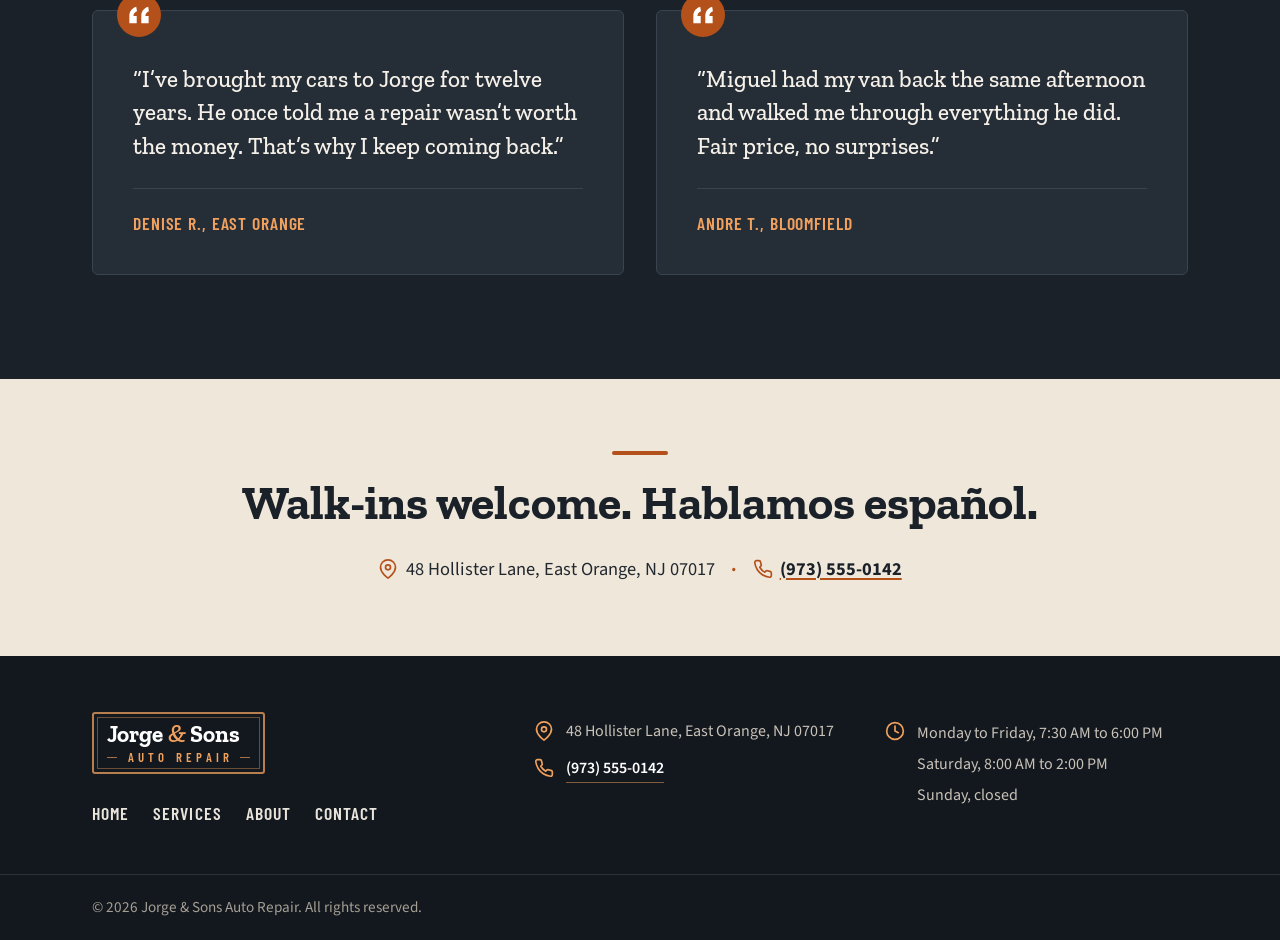
==== commit 5b6257e5: "Loop the Home hero video in the background The repair clip now plays as a muted loop behind the hero" ====
--- a/index.html
+++ b/index.html
@@ -53,8 +53,8 @@
 
   <main id="main">
     <!-- Opening -->
-    <!-- Scroll-scrubbed video: plays forward as you scroll down, backward as you scroll up -->
-    <section class="hero" aria-labelledby="hero-title" data-scrub="through">
+    <!-- Muted, looping background video (loaded by JS; the image is the fallback) -->
+    <section class="hero" aria-labelledby="hero-title">
       <div class="hero-media">
         <img src="https://images.pexels.com/videos/8469674/breakdown-car-painting-car-repair-driver-8469674.jpeg?auto=compress&amp;cs=tinysrgb&amp;w=1600"
              srcset="https://images.pexels.com/videos/8469674/breakdown-car-painting-car-repair-driver-8469674.jpeg?auto=compress&amp;cs=tinysrgb&amp;w=800 800w,
@@ -62,10 +62,9 @@
                      https://images.pexels.com/videos/8469674/breakdown-car-painting-car-repair-driver-8469674.jpeg?auto=compress&amp;cs=tinysrgb&amp;w=2400 2400w"
              sizes="100vw" width="1600" height="900" fetchpriority="high"
              alt="A mechanic’s hands work a wrench into the engine bay of a red car">
-        <video class="scrub-video" muted playsinline preload="none" aria-hidden="true" tabindex="-1"
+        <video class="bg-video" muted loop playsinline preload="none" aria-hidden="true" tabindex="-1"
                data-src-md="https://videos.pexels.com/video-files/8469674/8469674-sd_960_540_25fps.mp4"
-               data-src-lg="https://videos.pexels.com/video-files/8469674/8469674-hd_1280_720_25fps.mp4"
-               data-end="14"></video>
+               data-src-lg="https://videos.pexels.com/video-files/8469674/8469674-hd_1280_720_25fps.mp4"></video>
       </div>
       <div class="container hero-content">
         <span class="rule" aria-hidden="true"></span>
@@ -73,6 +72,10 @@
         <p class="hero-tagline">Honest repairs in East Orange since 1998.</p>
         <a class="btn btn--primary" href="contact.html">Schedule a Repair <svg aria-hidden="true"><use href="#i-arrow"/></svg></a>
       </div>
+      <button class="video-toggle" type="button" aria-label="Pause background video" hidden>
+        <svg class="vt-pause" viewBox="0 0 24 24" aria-hidden="true"><path d="M8 5v14M16 5v14" fill="none" stroke="currentColor" stroke-width="3" stroke-linecap="round"/></svg>
+        <svg class="vt-play" viewBox="0 0 24 24" aria-hidden="true"><path d="M8 5.5v13l11-6.5z" fill="currentColor"/></svg>
+      </button>
     </section>
 
     <!-- Our Promise -->
--- a/css/styles.css
+++ b/css/styles.css
@@ -30,7 +30,6 @@
   --gutter: 1.25rem;
   --radius: 6px;
   --header-h: 68px;
-  --callbar-h: calc(71.2px + env(safe-area-inset-bottom, 0px)); /* mobile Call bar; the pinned hero stops above it */
   --shadow: 0 1px 2px rgba(27, 33, 41, .06), 0 8px 24px rgba(27, 33, 41, .08);
   --ease: cubic-bezier(.2, .7, .2, 1);
 }
@@ -490,35 +489,26 @@
 .footer-nav a:hover { color: var(--accent-light); }
 .footer-bottom { border-top: 1px solid #2a323b; padding: 1.25rem 0; font-size: .95rem; color: #a59e94; }
 
-/* ---------- Scroll-scrubbed video ---------- */
-/* The poster image shows until the video is ready; JS adds .is-pinned and .is-ready. */
-.scrub-video {
+/* ---------- Background video ---------- */
+/* The poster image shows until the video is ready; JS adds .is-ready. */
+.bg-video {
   position: absolute; inset: 0; width: 100%; height: 100%;
   object-fit: cover; object-position: center 40%;
   opacity: 0; transition: opacity .6s var(--ease);
 }
-.scrub-video.is-ready { opacity: 1; }
-.scrub-track { position: relative; }
-.scrub-track.is-pinned { height: calc(100vh - var(--header-h) - 3px - var(--callbar-h) + 130vh); height: calc(100svh - var(--header-h) - 3px - var(--callbar-h) + 130vh); }
-.scrub-track.is-pinned > .hero {
-  position: sticky; top: calc(var(--header-h) + 3px);
-  min-height: 0; height: calc(100vh - var(--header-h) - 3px - var(--callbar-h)); height: calc(100svh - var(--header-h) - 3px - var(--callbar-h));
-}
-.scroll-cue, .scrub-progress { display: none; }
-.is-pinned .scroll-cue {
-  display: block; position: absolute; left: 50%; bottom: 1.5rem; width: 26px; height: 42px; margin-left: -13px;
-  border: 2px solid rgba(255, 255, 255, .75); border-radius: 14px;
-  opacity: calc(1 - var(--p, 0) * 10); transition: opacity .2s;
-}
-.is-pinned .scroll-cue::after {
-  content: ""; position: absolute; left: 50%; top: 7px; width: 4px; height: 8px; margin-left: -2px;
-  border-radius: 2px; background: var(--accent-light); animation: cue 1.6s var(--ease) infinite;
-}
-@keyframes cue { 0% { opacity: 0; transform: translateY(0); } 30% { opacity: 1; } 100% { opacity: 0; transform: translateY(14px); } }
-.is-pinned .scrub-progress {
-  display: block; position: absolute; left: 0; right: 0; bottom: 0; height: 4px;
-  background: var(--accent-light); transform-origin: left; transform: scaleX(var(--p, 0));
-}
+.bg-video.is-ready { opacity: 1; }
+.video-toggle {
+  position: absolute; right: var(--gutter); bottom: 1.25rem; z-index: 2;
+  display: grid; place-items: center; width: 44px; height: 44px; padding: 0;
+  border: 1px solid rgba(255, 255, 255, .35); border-radius: 50%;
+  background: rgba(27, 33, 41, .55); color: var(--white); cursor: pointer;
+  transition: background-color .2s, border-color .2s;
+}
+.video-toggle:hover { background: rgba(27, 33, 41, .85); border-color: var(--accent-light); }
+.video-toggle[hidden] { display: none; }
+.video-toggle svg { width: 18px; height: 18px; }
+.video-toggle .vt-play, .video-toggle.is-paused .vt-pause { display: none; }
+.video-toggle.is-paused .vt-play { display: block; }
 
 /* ---------- Reveal on scroll ---------- */
 .js .reveal { opacity: 0; transform: translateY(18px); transition: opacity .7s var(--ease), transform .7s var(--ease); }
@@ -545,7 +535,7 @@
 }
 
 @media (min-width: 900px) {
-  :root { --gutter: 2rem; --header-h: 80px; --callbar-h: 0px; }
+  :root { --gutter: 2rem; --header-h: 80px; }
   .site-footer { padding-bottom: 0; }
   .call-bar { display: none; }
   .section { padding: 6.5rem 0; }
@@ -570,7 +560,6 @@
   .hero { min-height: min(88vh, 820px); align-items: center; }
   .hero::after { background: linear-gradient(90deg, rgba(27, 33, 41, .95) 0%, rgba(27, 33, 41, .78) 45%, rgba(27, 33, 41, .25) 100%); }
   .hero-media img { object-position: 70% 40%; }
-  .is-pinned .scroll-cue { bottom: 2rem; }
   .hero-content { padding-top: 5rem; padding-bottom: 5rem; }
 
   .page-hero { padding: 6rem 0 5rem; }
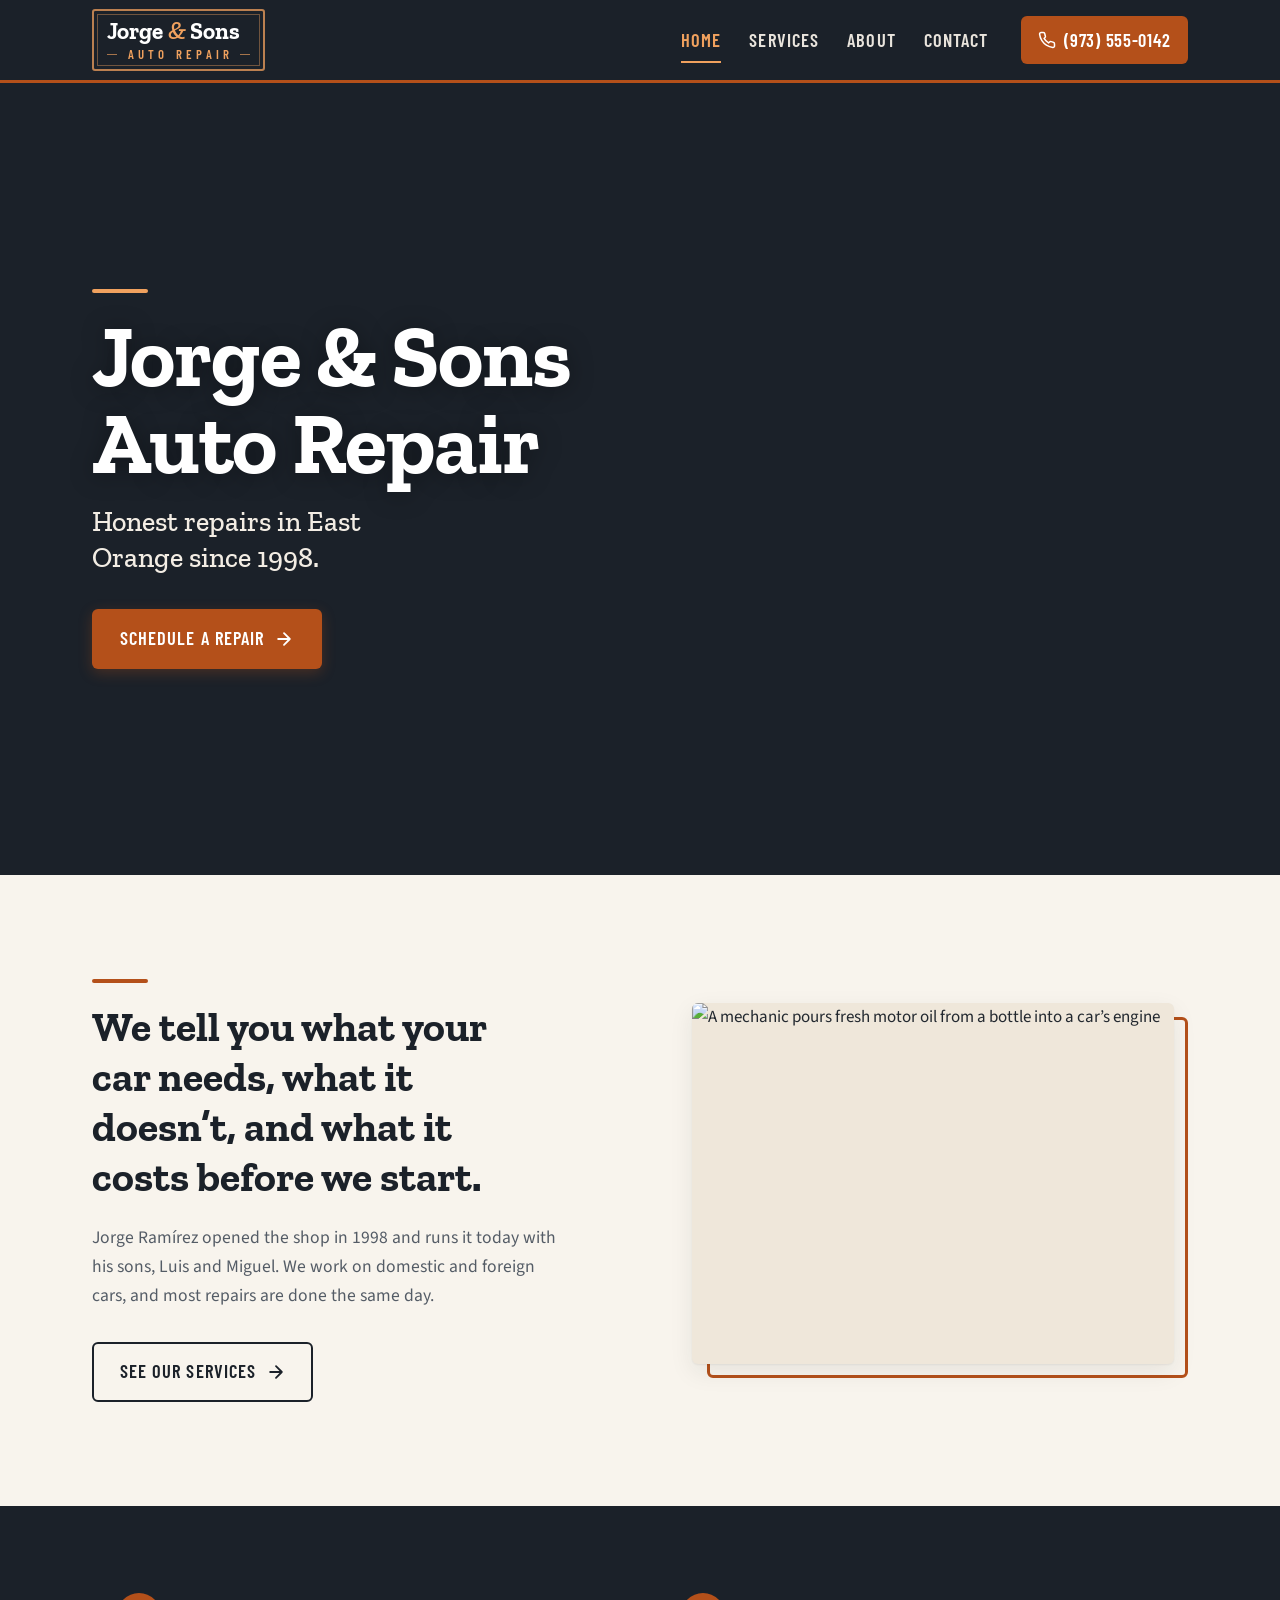
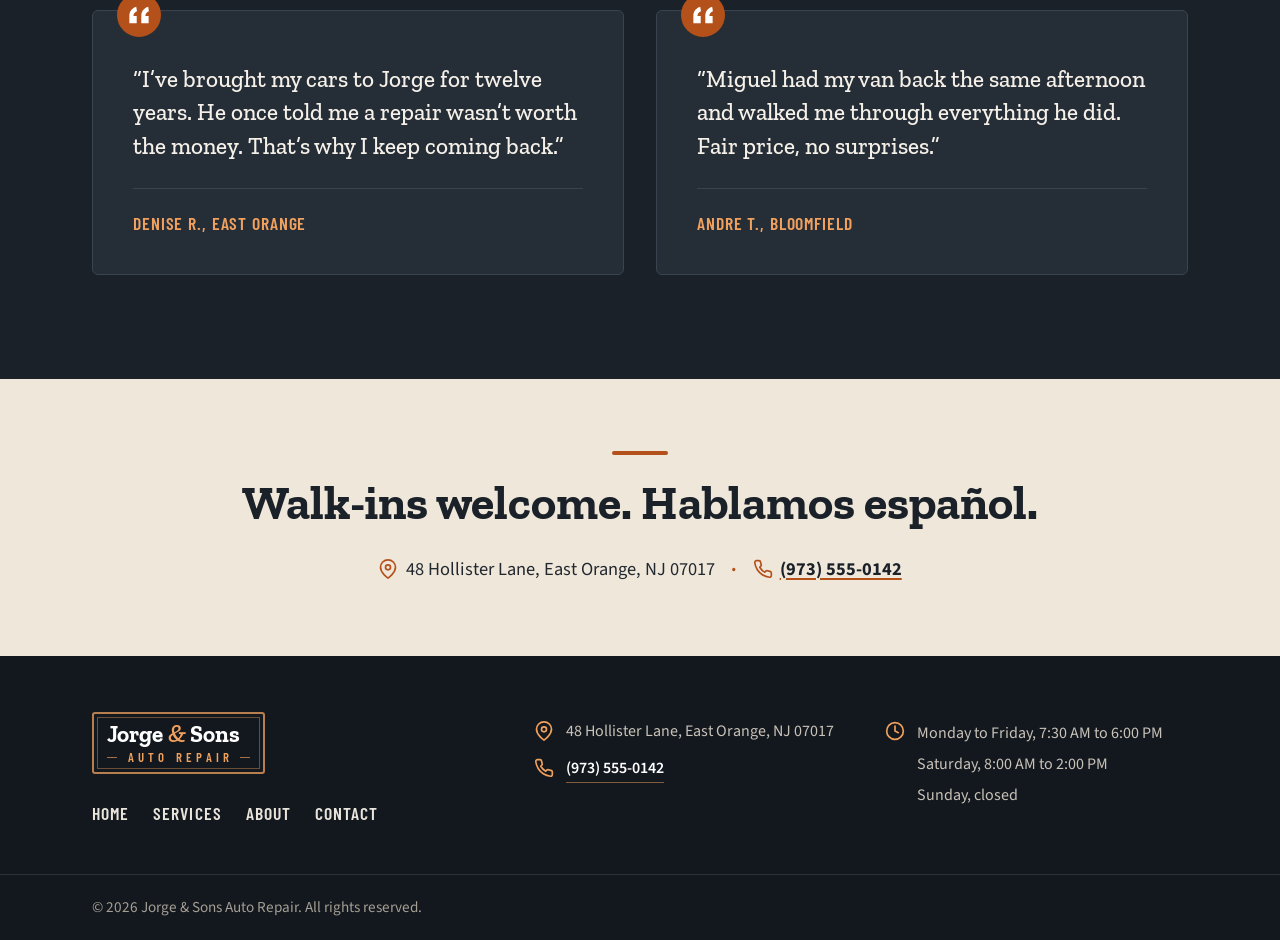
==== commit 447397a0: "Add AutoRepair structured data to the Home page schema.org JSON-LD with address, phone, hours, found" ====
--- a/index.html
+++ b/index.html
@@ -19,6 +19,130 @@
   <link href="https://fonts.googleapis.com/css2?family=Barlow+Condensed:wght@600;700&amp;family=Source+Sans+3:wght@400;600;700&amp;family=Zilla+Slab:ital,wght@0,500;0,600;0,700;1,500&amp;display=swap" rel="stylesheet">
   <link rel="stylesheet" href="css/styles.css">
   <script>document.documentElement.className = document.documentElement.className.replace("no-js", "js");</script>
+  <!-- Structured data so search engines and maps can read the shop’s details -->
+  <script type="application/ld+json">
+  {
+    "@context": "https://schema.org",
+    "@type": "AutoRepair",
+    "name": "Jorge & Sons Auto Repair",
+    "url": "https://eddiem12321.github.io/jorge-and-sons-auto-repair/",
+    "image": "https://images.pexels.com/videos/8469674/breakdown-car-painting-car-repair-driver-8469674.jpeg",
+    "telephone": "+1-973-555-0142",
+    "address": {
+      "@type": "PostalAddress",
+      "streetAddress": "48 Hollister Lane",
+      "addressLocality": "East Orange",
+      "addressRegion": "NJ",
+      "postalCode": "07017",
+      "addressCountry": "US"
+    },
+    "openingHoursSpecification": [
+      {
+        "@type": "OpeningHoursSpecification",
+        "dayOfWeek": [
+          "Monday",
+          "Tuesday",
+          "Wednesday",
+          "Thursday",
+          "Friday"
+        ],
+        "opens": "07:30",
+        "closes": "18:00"
+      },
+      {
+        "@type": "OpeningHoursSpecification",
+        "dayOfWeek": "Saturday",
+        "opens": "08:00",
+        "closes": "14:00"
+      }
+    ],
+    "foundingDate": "1998",
+    "founder": {
+      "@type": "Person",
+      "name": "Jorge Ramírez"
+    },
+    "knowsLanguage": [
+      "en",
+      "es"
+    ],
+    "hasOfferCatalog": {
+      "@type": "OfferCatalog",
+      "name": "Auto repair services",
+      "itemListElement": [
+        {
+          "@type": "Offer",
+          "itemOffered": {
+            "@type": "Service",
+            "name": "Oil changes and fluid service"
+          }
+        },
+        {
+          "@type": "Offer",
+          "itemOffered": {
+            "@type": "Service",
+            "name": "Brakes: pads, rotors, and calipers"
+          }
+        },
+        {
+          "@type": "Offer",
+          "itemOffered": {
+            "@type": "Service",
+            "name": "Check engine light and diagnostics"
+          }
+        },
+        {
+          "@type": "Offer",
+          "itemOffered": {
+            "@type": "Service",
+            "name": "Engine repair"
+          }
+        },
+        {
+          "@type": "Offer",
+          "itemOffered": {
+            "@type": "Service",
+            "name": "Transmission service and repair"
+          }
+        },
+        {
+          "@type": "Offer",
+          "itemOffered": {
+            "@type": "Service",
+            "name": "Suspension, steering, and alignment"
+          }
+        },
+        {
+          "@type": "Offer",
+          "itemOffered": {
+            "@type": "Service",
+            "name": "Tires: mounting, balancing, and flat repair"
+          }
+        },
+        {
+          "@type": "Offer",
+          "itemOffered": {
+            "@type": "Service",
+            "name": "Heating and air conditioning"
+          }
+        },
+        {
+          "@type": "Offer",
+          "itemOffered": {
+            "@type": "Service",
+            "name": "Batteries, starters, and alternators"
+          }
+        },
+        {
+          "@type": "Offer",
+          "itemOffered": {
+            "@type": "Service",
+            "name": "New Jersey inspection prep"
+          }
+        }
+      ]
+    }
+  }
+  </script>
 </head>
 <body>
   <svg xmlns="http://www.w3.org/2000/svg" style="display:none" aria-hidden="true">
@@ -53,7 +177,7 @@
 
   <main id="main">
     <!-- Opening -->
-    <!-- Muted, looping background video (loaded by JS; the image is the fallback) -->
+    <!-- Muted background video playlist: clips crossfade every few seconds (loaded by JS; the image is the fallback) -->
     <section class="hero" aria-labelledby="hero-title">
       <div class="hero-media">
         <img src="https://images.pexels.com/videos/8469674/breakdown-car-painting-car-repair-driver-8469674.jpeg?auto=compress&amp;cs=tinysrgb&amp;w=1600"
@@ -62,9 +186,18 @@
                      https://images.pexels.com/videos/8469674/breakdown-car-painting-car-repair-driver-8469674.jpeg?auto=compress&amp;cs=tinysrgb&amp;w=2400 2400w"
              sizes="100vw" width="1600" height="900" fetchpriority="high"
              alt="A mechanic’s hands work a wrench into the engine bay of a red car">
-        <video class="bg-video" muted loop playsinline preload="none" aria-hidden="true" tabindex="-1"
-               data-src-md="https://videos.pexels.com/video-files/8469674/8469674-sd_960_540_25fps.mp4"
-               data-src-lg="https://videos.pexels.com/video-files/8469674/8469674-hd_1280_720_25fps.mp4"></video>
+        <video class="bg-video" muted playsinline preload="none" aria-hidden="true" tabindex="-1"
+               data-clip-seconds="9"
+               data-md="https://videos.pexels.com/video-files/8469674/8469674-sd_960_540_25fps.mp4
+                        https://videos.pexels.com/video-files/8986876/8986876-sd_960_540_30fps.mp4
+                        https://videos.pexels.com/video-files/5637834/5637834-sd_960_540_25fps.mp4
+                        https://videos.pexels.com/video-files/32329382/13790367_960_540_25fps.mp4
+                        https://videos.pexels.com/video-files/8986890/8986890-sd_960_540_30fps.mp4"
+               data-lg="https://videos.pexels.com/video-files/8469674/8469674-hd_1280_720_25fps.mp4
+                        https://videos.pexels.com/video-files/8986876/8986876-hd_1280_720_30fps.mp4
+                        https://videos.pexels.com/video-files/5637834/5637834-hd_1280_720_25fps.mp4
+                        https://videos.pexels.com/video-files/32329382/13790368_1280_720_25fps.mp4
+                        https://videos.pexels.com/video-files/8986890/8986890-hd_1280_720_30fps.mp4"></video>
       </div>
       <div class="container hero-content">
         <span class="rule" aria-hidden="true"></span>
--- a/css/styles.css
+++ b/css/styles.css
@@ -324,16 +324,49 @@
   background: var(--white); border: 1px solid var(--line); border-radius: var(--radius);
   padding: 1.15rem 1rem;
   font-weight: 600; font-size: 1rem; line-height: 1.35; color: var(--ink);
+  position: relative; height: 100%; text-decoration: none;
   transition: transform .25s var(--ease), box-shadow .25s var(--ease), border-color .25s var(--ease);
 }
-.service:hover { transform: translateY(-3px); box-shadow: var(--shadow); border-color: #cbbda7; }
+.service:hover, .service:focus-visible { transform: translateY(-3px); box-shadow: var(--shadow); border-color: #cbbda7; color: var(--ink); }
+/* Each tile links to the contact form with that service filled in */
+.service-go {
+  position: absolute; top: 1rem; right: 1rem; width: 18px; height: 18px; color: var(--accent);
+  opacity: .45; transition: opacity .25s var(--ease), transform .25s var(--ease);
+}
+.service:hover .service-go, .service:focus-visible .service-go { opacity: 1; transform: translateX(3px); }
 .service-icon {
   flex: none; display: grid; place-items: center;
   width: 52px; height: 52px; border-radius: 50%;
   background: #fbeee3; color: var(--accent);
   transition: background-color .25s var(--ease), color .25s var(--ease);
 }
-.service:hover .service-icon { background: var(--accent); color: var(--white); }
+.service:hover .service-icon, .service:focus-visible .service-icon { background: var(--accent); color: var(--white); }
+
+/* Icon animations: on hover/focus with a mouse, or once as each tile scrolls in on touch screens */
+.service-icon--oil { --icon-anim: icon-drip; }
+.service-icon--brakes, .service-icon--tire { --icon-anim: icon-spin; }
+.service-icon--engine-light { --icon-anim: icon-blink; }
+.service-icon--wrench { --icon-anim: icon-turn; }
+.service-icon--transmission { --icon-anim: icon-shift; }
+.service-icon--suspension { --icon-anim: icon-spring; }
+.service-icon--hvac { --icon-anim: icon-fan; }
+.service-icon--battery { --icon-anim: icon-charge; }
+.service-icon--inspection { --icon-anim: icon-check; }
+@media (hover: hover) {
+  .service:hover .service-icon svg, .service:focus-visible .service-icon svg { animation: var(--icon-anim) .9s var(--ease) 1; }
+}
+@media (hover: none) {
+  .is-visible > .service .service-icon svg { animation: var(--icon-anim) .9s var(--ease) .45s 1 both; }
+}
+@keyframes icon-drip { 0%, 100% { transform: none; } 35% { transform: translateY(4px) scaleY(.9); } 60% { transform: translateY(-2px); } }
+@keyframes icon-spin { from { transform: rotate(0); } to { transform: rotate(360deg); } }
+@keyframes icon-blink { 0%, 40%, 80%, 100% { opacity: 1; } 20%, 60% { opacity: .2; } }
+@keyframes icon-turn { 0%, 100% { transform: none; } 30% { transform: rotate(-28deg); } 65% { transform: rotate(14deg); } }
+@keyframes icon-shift { 0%, 100% { transform: none; } 25% { transform: translate(-3px, 2px); } 55% { transform: translate(3px, -2px); } 80% { transform: translate(-1px, 1px); } }
+@keyframes icon-spring { 0%, 100% { transform: none; } 30% { transform: scaleY(.72); } 60% { transform: scaleY(1.12); } 80% { transform: scaleY(.95); } }
+@keyframes icon-fan { from { transform: rotate(0); } to { transform: rotate(180deg); } }
+@keyframes icon-charge { 0%, 100% { transform: none; } 40% { transform: scale(1.18); } 70% { transform: scale(.94); } }
+@keyframes icon-check { 0%, 100% { transform: none; } 30% { transform: rotate(-10deg) scale(1.12); } 60% { transform: rotate(8deg); } }
 .service-icon svg { width: 26px; height: 26px; }
 .services-cta { margin-top: 2.5rem; }
 
@@ -354,11 +387,38 @@
 /* ---------- About ---------- */
 .story { display: grid; gap: 2.5rem; }
 .story-media img { width: 100%; aspect-ratio: 4 / 5; object-fit: cover; border-radius: var(--radius); box-shadow: var(--shadow); background: var(--paper-2); }
-.story-text .body-copy p { margin-bottom: 1.25em; }
-.dropcap::first-letter {
-  float: left; font-family: var(--font-display); font-weight: 700; color: var(--accent);
-  font-size: 3.6em; line-height: .85; padding: .08em .1em 0 0;
-}
+.tl-year { color: var(--accent-dark); font-weight: 700; }
+.page-hero .tl-year { color: var(--accent-light); }
+
+/* About: a timeline that draws itself as you scroll (JS adds .is-visible) */
+.timeline { position: relative; margin: 0; padding: 0; list-style: none; }
+.timeline::before {
+  content: ""; position: absolute; left: 9px; top: .9rem; bottom: .9rem; width: 2px; background: var(--line);
+}
+.timeline--continues::before { bottom: -2.5rem; background: linear-gradient(var(--line) 85%, transparent); }
+.timeline--resumes::before { top: -2.5rem; background: linear-gradient(transparent, var(--line) 15%); }
+.tl-item { position: relative; padding: 0 0 2.25rem 2.75rem; }
+.tl-item:last-child { padding-bottom: 0; }
+.tl-item p { color: var(--muted); font-size: 1.1rem; }
+.tl-item::before {
+  content: ""; position: absolute; left: 0; top: .3rem; z-index: 1;
+  width: 20px; height: 20px; border-radius: 50%;
+  background: var(--paper); border: 3px solid var(--line);
+  transition: background-color .4s var(--ease), border-color .4s var(--ease), transform .4s var(--ease);
+}
+.tl-item::after {
+  content: ""; position: absolute; left: 9px; top: 1.55rem; bottom: -.3rem; width: 2px;
+  background: var(--accent); transform: scaleY(0); transform-origin: top;
+  transition: transform .9s var(--ease) .25s;
+}
+.tl-item:last-child::after { display: none; }
+.timeline--continues .tl-item:last-child::after { display: block; bottom: -2.5rem; background: linear-gradient(var(--accent), transparent); }
+.tl-item.is-visible::before, html:not(.js) .tl-item::before { background: var(--accent); border-color: var(--accent); transform: scale(1.1); }
+.tl-item.is-visible::after, html:not(.js) .tl-item::after { transform: scaleY(1); }
+.tl-item .closing-line { border-left: 0; padding-left: 0; color: var(--ink); font-size: clamp(1.4rem, 4.6vw, 1.9rem); }
+.tl-item--now::before { left: -2px; width: 24px; height: 24px; top: .35rem; }
+.tl-item--now.is-visible::before { animation: tl-pulse 2.4s var(--ease) .8s infinite; }
+@keyframes tl-pulse { 0% { box-shadow: 0 0 0 0 rgba(180, 80, 26, .45); } 70%, 100% { box-shadow: 0 0 0 14px rgba(180, 80, 26, 0); } }
 
 .pull-quote {
   position: relative; margin: 0 auto; max-width: 900px; text-align: center; padding: 1rem 0;
@@ -494,9 +554,10 @@
 .bg-video {
   position: absolute; inset: 0; width: 100%; height: 100%;
   object-fit: cover; object-position: center 40%;
-  opacity: 0; transition: opacity .6s var(--ease);
+  opacity: 0; transition: opacity 1s var(--ease);
 }
 .bg-video.is-ready { opacity: 1; }
+.bg-video.is-front { z-index: 1; } /* the clip fading in sits on top */
 .video-toggle {
   position: absolute; right: var(--gutter); bottom: 1.25rem; z-index: 2;
   display: grid; place-items: center; width: 44px; height: 44px; padding: 0;
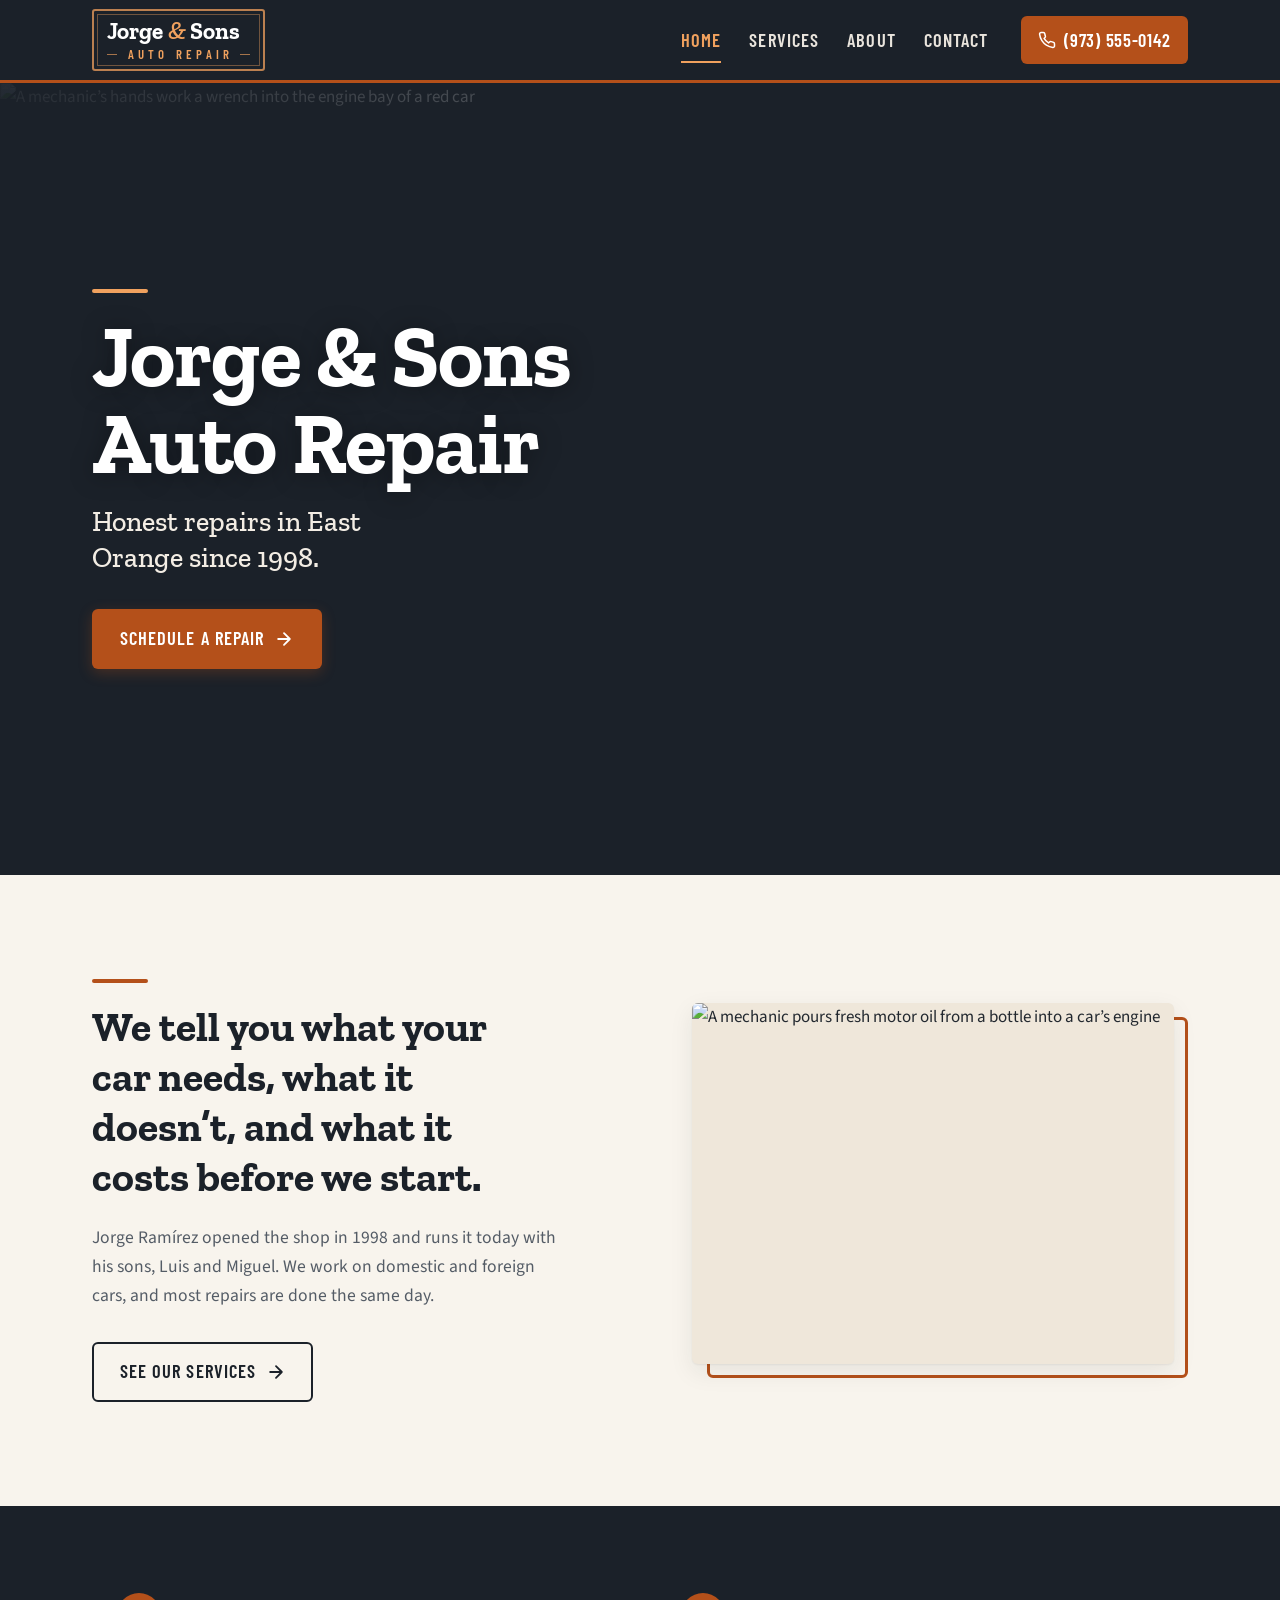
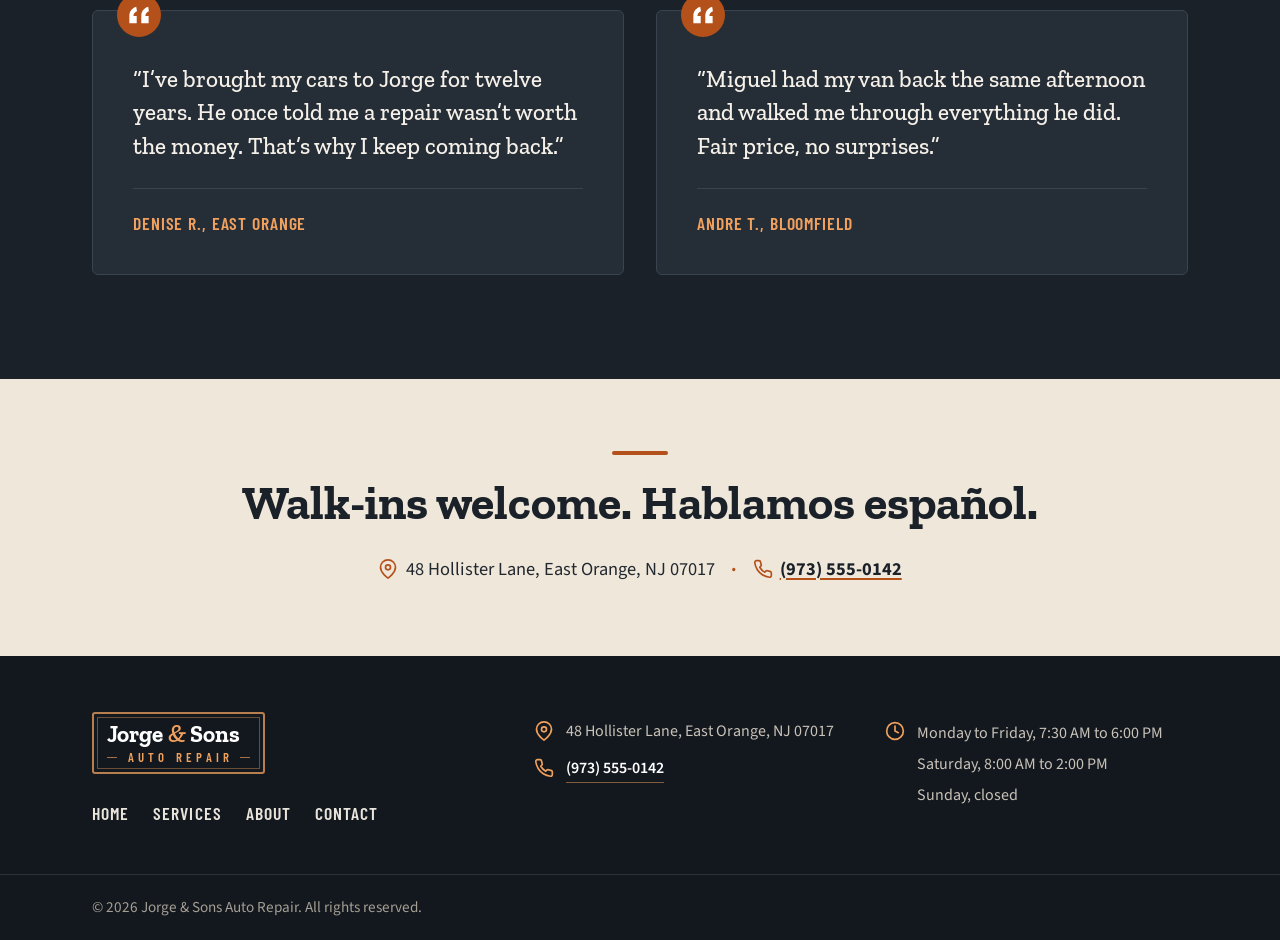
==== commit 9cbd3600: "Speed up the Home page first paint Loads Google Fonts without blocking rendering, trims unused preco" ====
--- a/index.html
+++ b/index.html
@@ -13,10 +13,11 @@
   <link rel="icon" href="data:image/svg+xml,%3Csvg xmlns='http://www.w3.org/2000/svg' viewBox='0 0 48 48'%3E%3Crect width='48' height='48' rx='8' fill='%231b2129'/%3E%3Crect x='4.5' y='4.5' width='39' height='39' rx='4' fill='none' stroke='%23f0a15e' stroke-width='2'/%3E%3Ctext x='24' y='34.5' text-anchor='middle' font-family='Georgia,serif' font-style='italic' font-weight='700' font-size='28' fill='%23f0a15e'%3E%26amp;%3C/text%3E%3C/svg%3E">
   <link rel="preconnect" href="https://fonts.googleapis.com">
   <link rel="preconnect" href="https://fonts.gstatic.com" crossorigin>
-  <link rel="preconnect" href="https://images.unsplash.com">
   <link rel="preconnect" href="https://images.pexels.com">
-  <link rel="preconnect" href="https://videos.pexels.com" crossorigin>
-  <link href="https://fonts.googleapis.com/css2?family=Barlow+Condensed:wght@600;700&amp;family=Source+Sans+3:wght@400;600;700&amp;family=Zilla+Slab:ital,wght@0,500;0,600;0,700;1,500&amp;display=swap" rel="stylesheet">
+  <!-- Fonts load without blocking the first paint -->
+  <link rel="preload" as="style" href="https://fonts.googleapis.com/css2?family=Barlow+Condensed:wght@600;700&amp;family=Source+Sans+3:wght@400;600;700&amp;family=Zilla+Slab:ital,wght@0,500;0,600;0,700;1,500&amp;display=swap">
+  <link rel="stylesheet" href="https://fonts.googleapis.com/css2?family=Barlow+Condensed:wght@600;700&amp;family=Source+Sans+3:wght@400;600;700&amp;family=Zilla+Slab:ital,wght@0,500;0,600;0,700;1,500&amp;display=swap" media="print" onload="this.media='all'">
+  <noscript><link rel="stylesheet" href="https://fonts.googleapis.com/css2?family=Barlow+Condensed:wght@600;700&amp;family=Source+Sans+3:wght@400;600;700&amp;family=Zilla+Slab:ital,wght@0,500;0,600;0,700;1,500&amp;display=swap"></noscript>
   <link rel="stylesheet" href="css/styles.css">
   <script>document.documentElement.className = document.documentElement.className.replace("no-js", "js");</script>
   <!-- Structured data so search engines and maps can read the shop’s details -->
@@ -225,6 +226,7 @@
         <div class="framed reveal reveal-delay-1">
           <img src="https://images.unsplash.com/photo-1487754180451-c456f719a1fc?auto=format&amp;fit=crop&amp;w=1000&amp;h=750&amp;q=70"
                srcset="https://images.unsplash.com/photo-1487754180451-c456f719a1fc?auto=format&amp;fit=crop&amp;w=600&amp;h=450&amp;q=70 600w,
+                       https://images.unsplash.com/photo-1487754180451-c456f719a1fc?auto=format&amp;fit=crop&amp;w=800&amp;h=600&amp;q=70 800w,
                        https://images.unsplash.com/photo-1487754180451-c456f719a1fc?auto=format&amp;fit=crop&amp;w=1000&amp;h=750&amp;q=70 1000w,
                        https://images.unsplash.com/photo-1487754180451-c456f719a1fc?auto=format&amp;fit=crop&amp;w=1400&amp;h=1050&amp;q=65 1400w"
                sizes="(min-width: 900px) 540px, 100vw" width="1000" height="750" loading="lazy" decoding="async"
